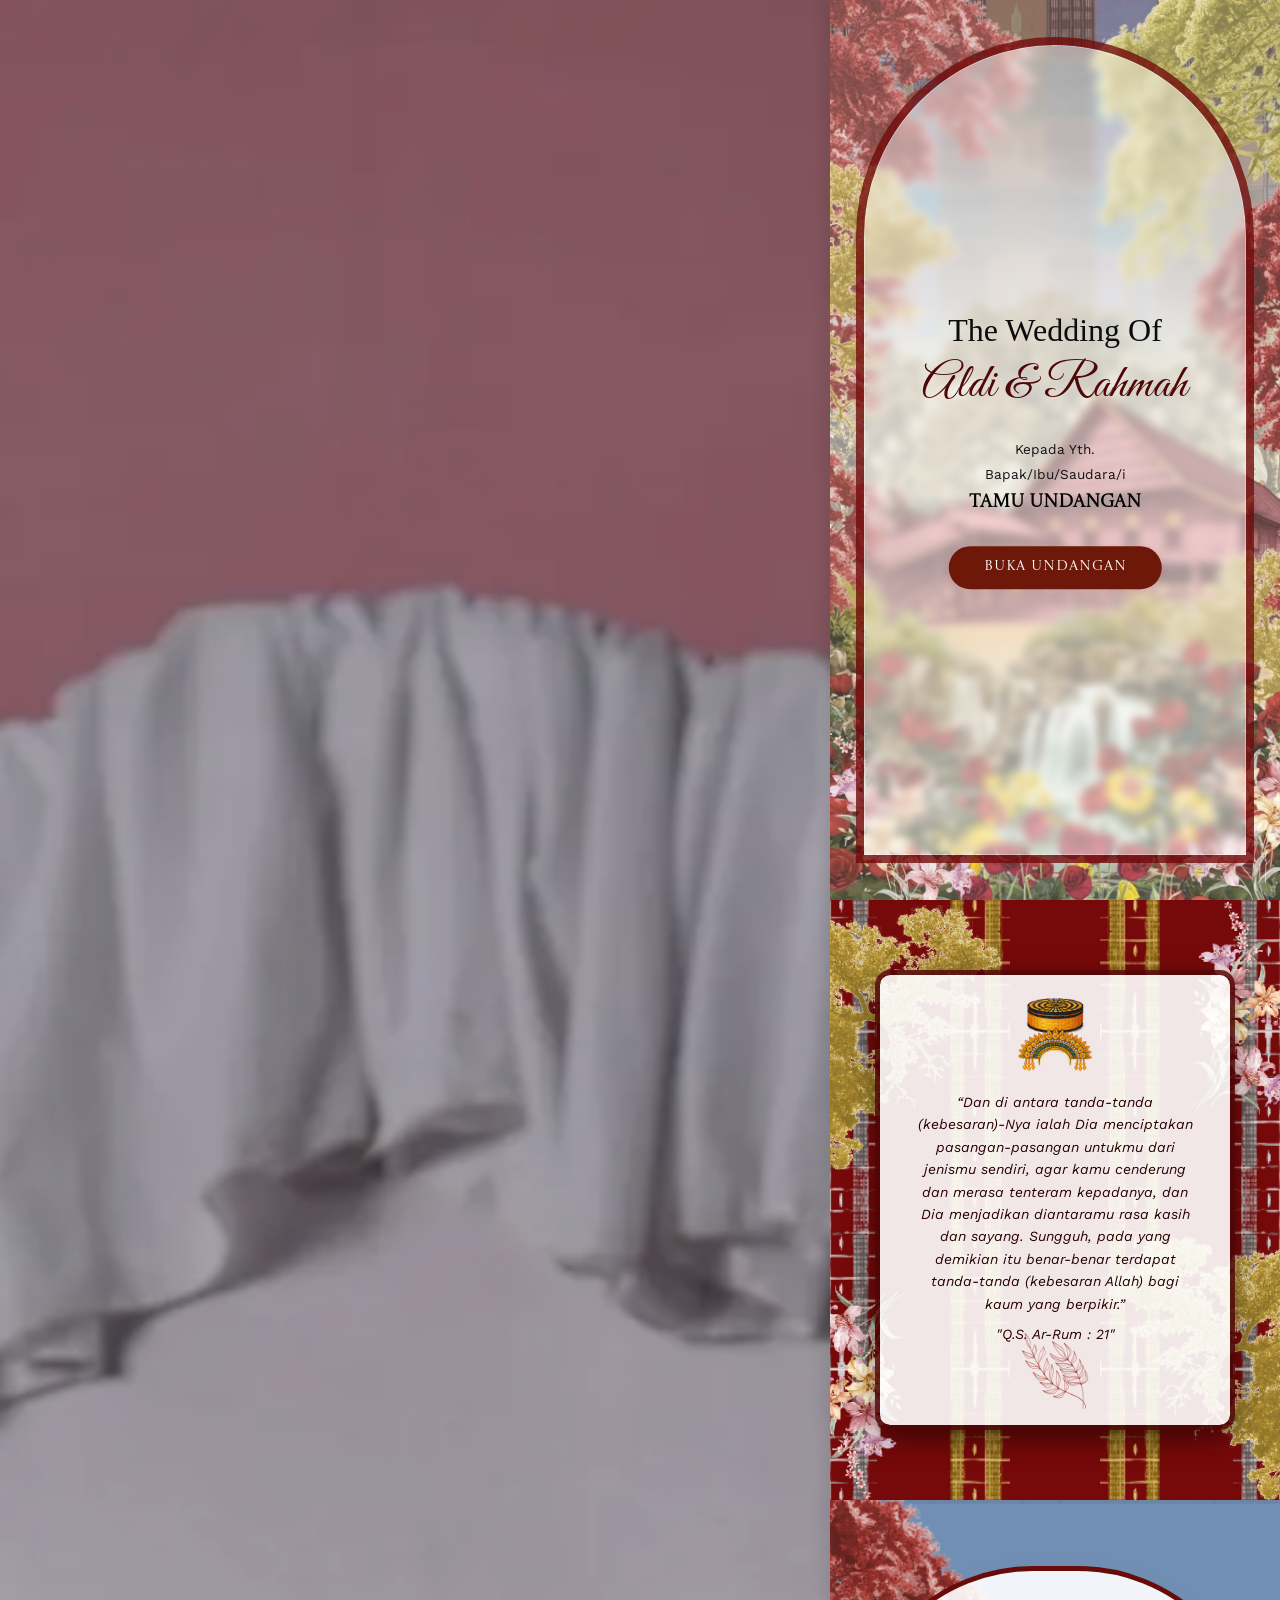
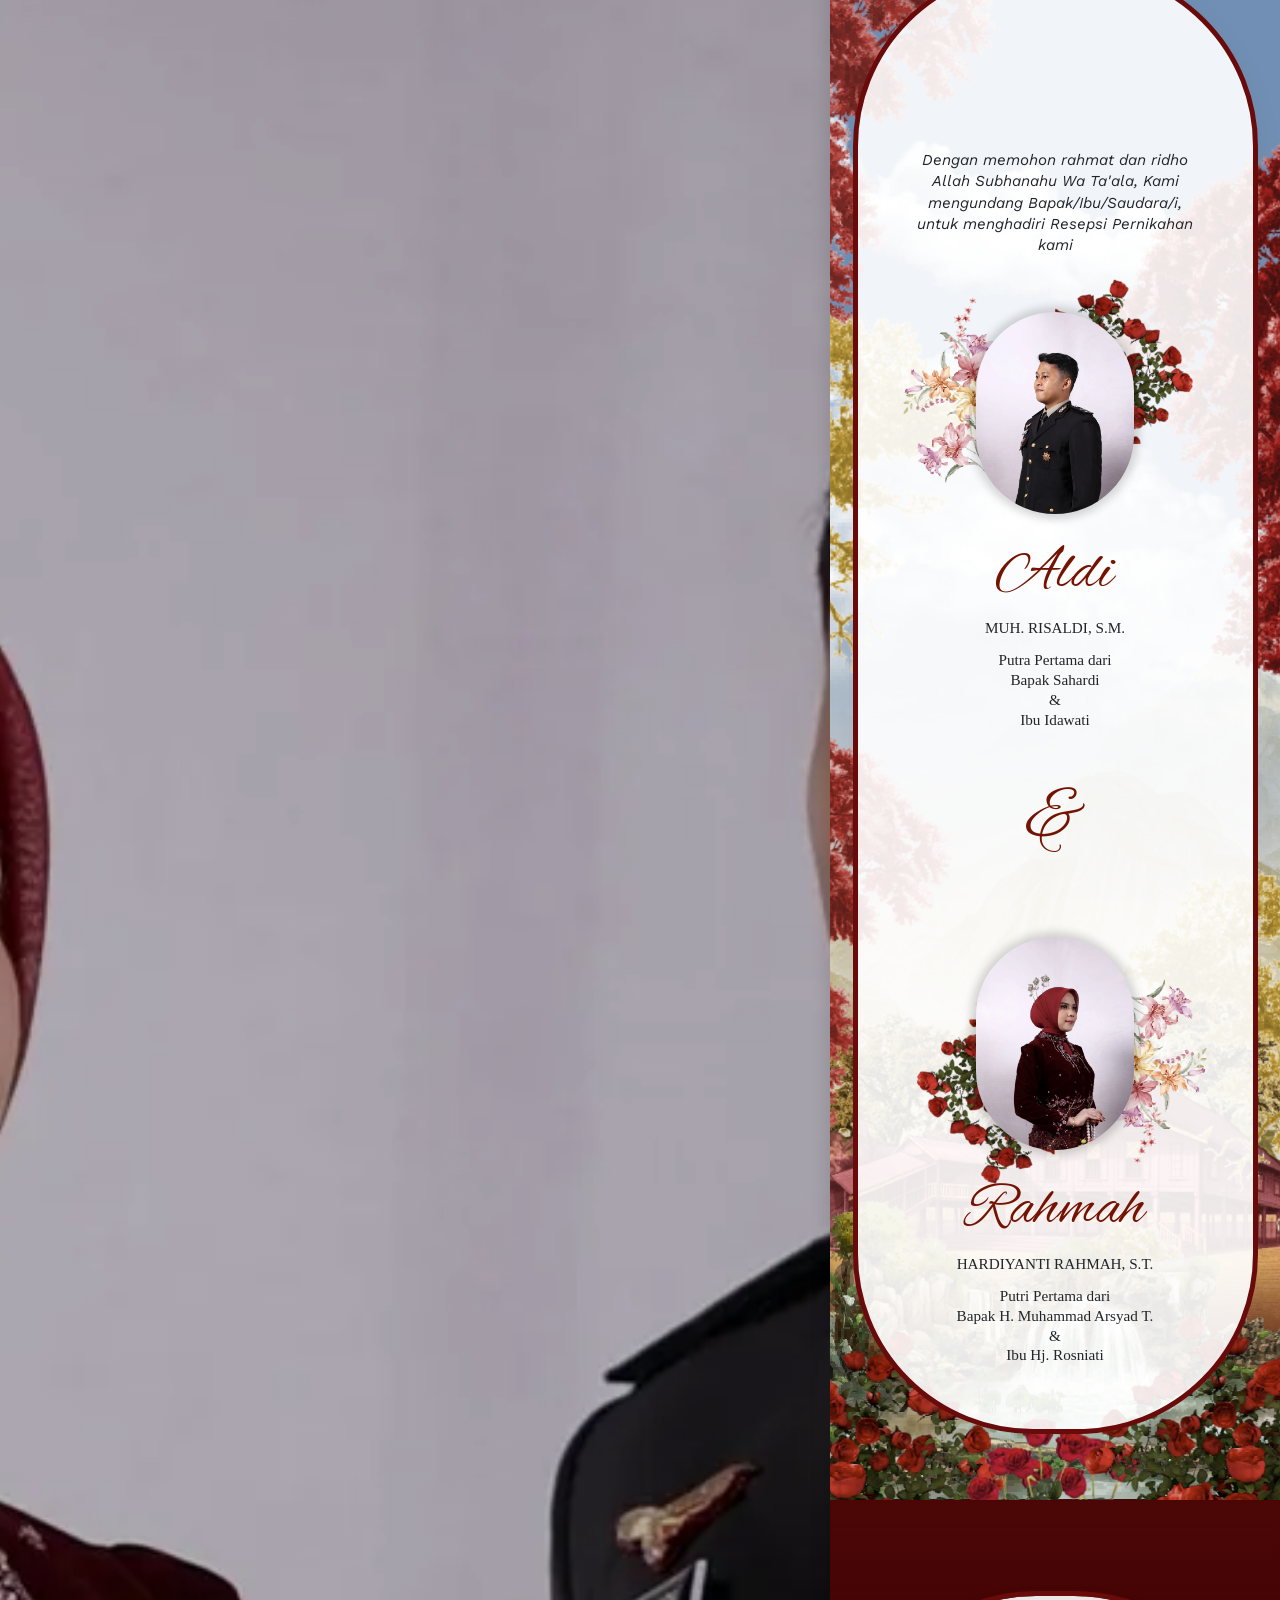
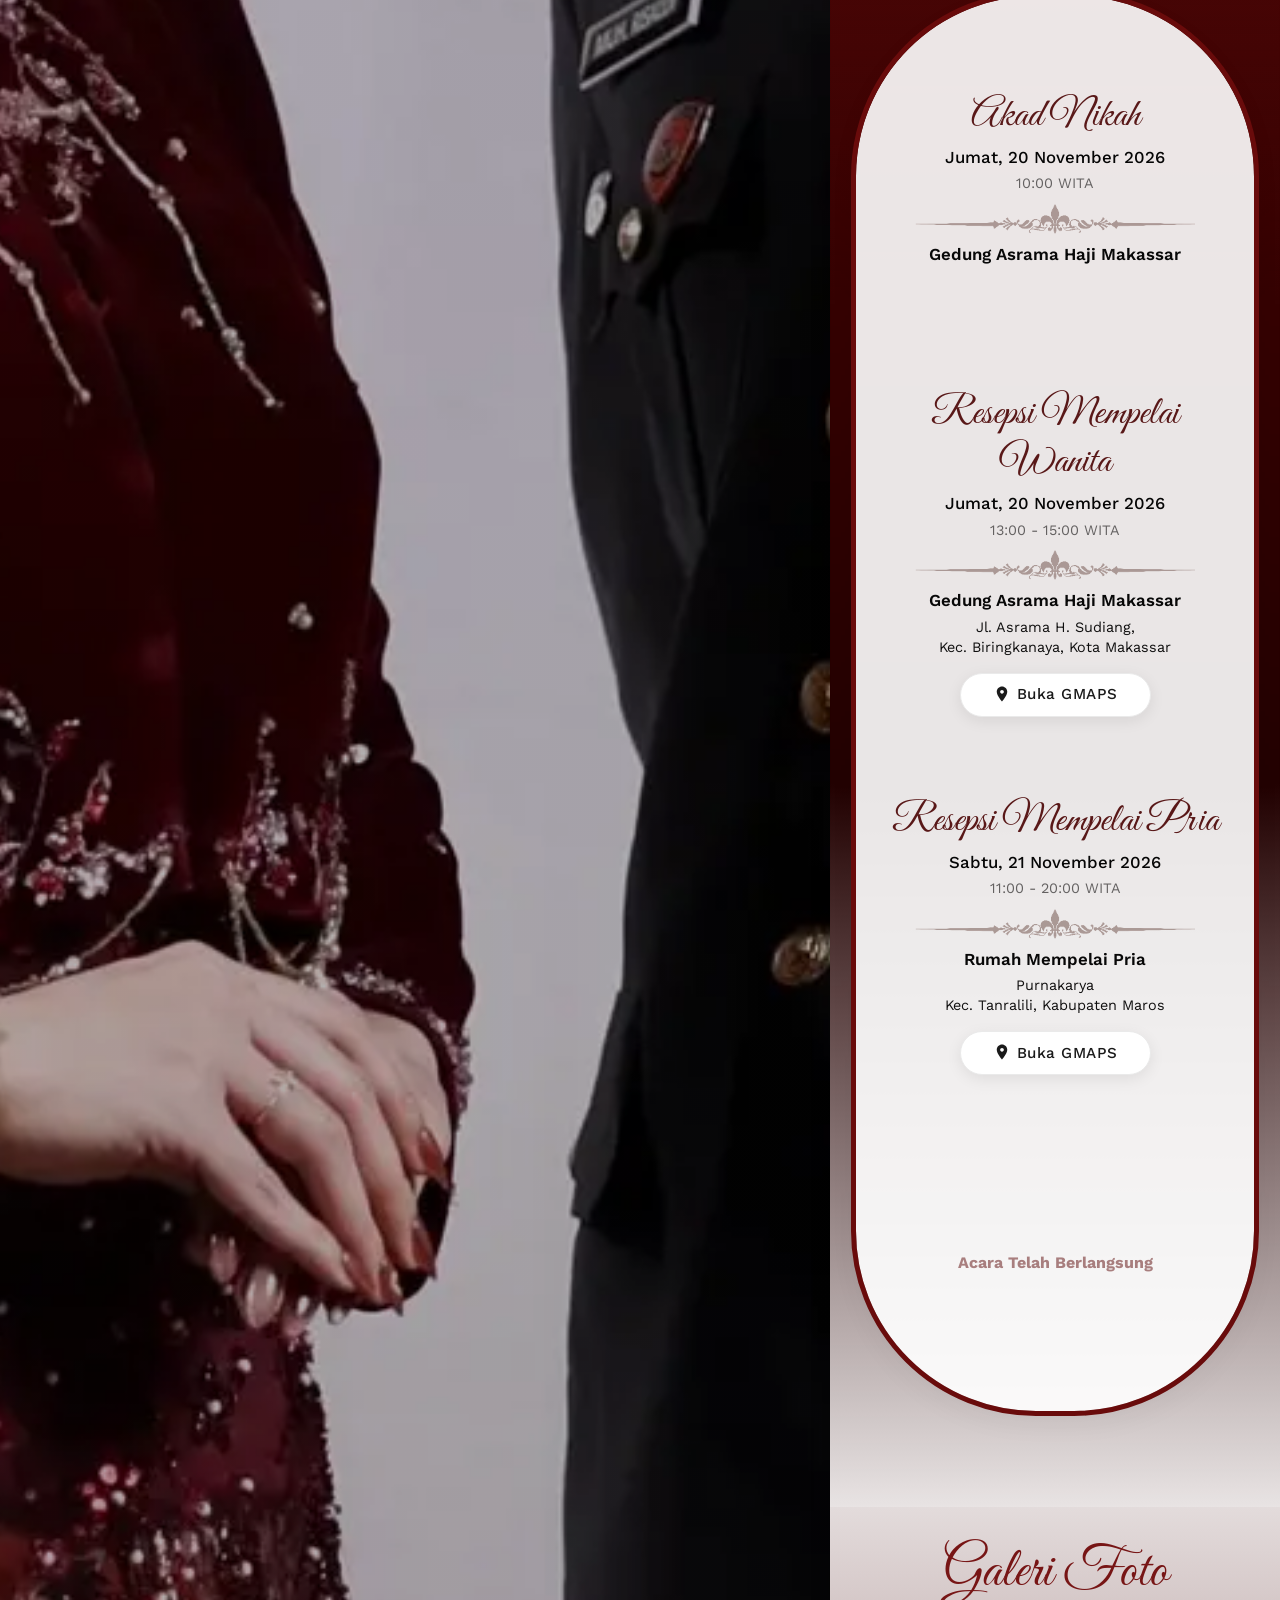
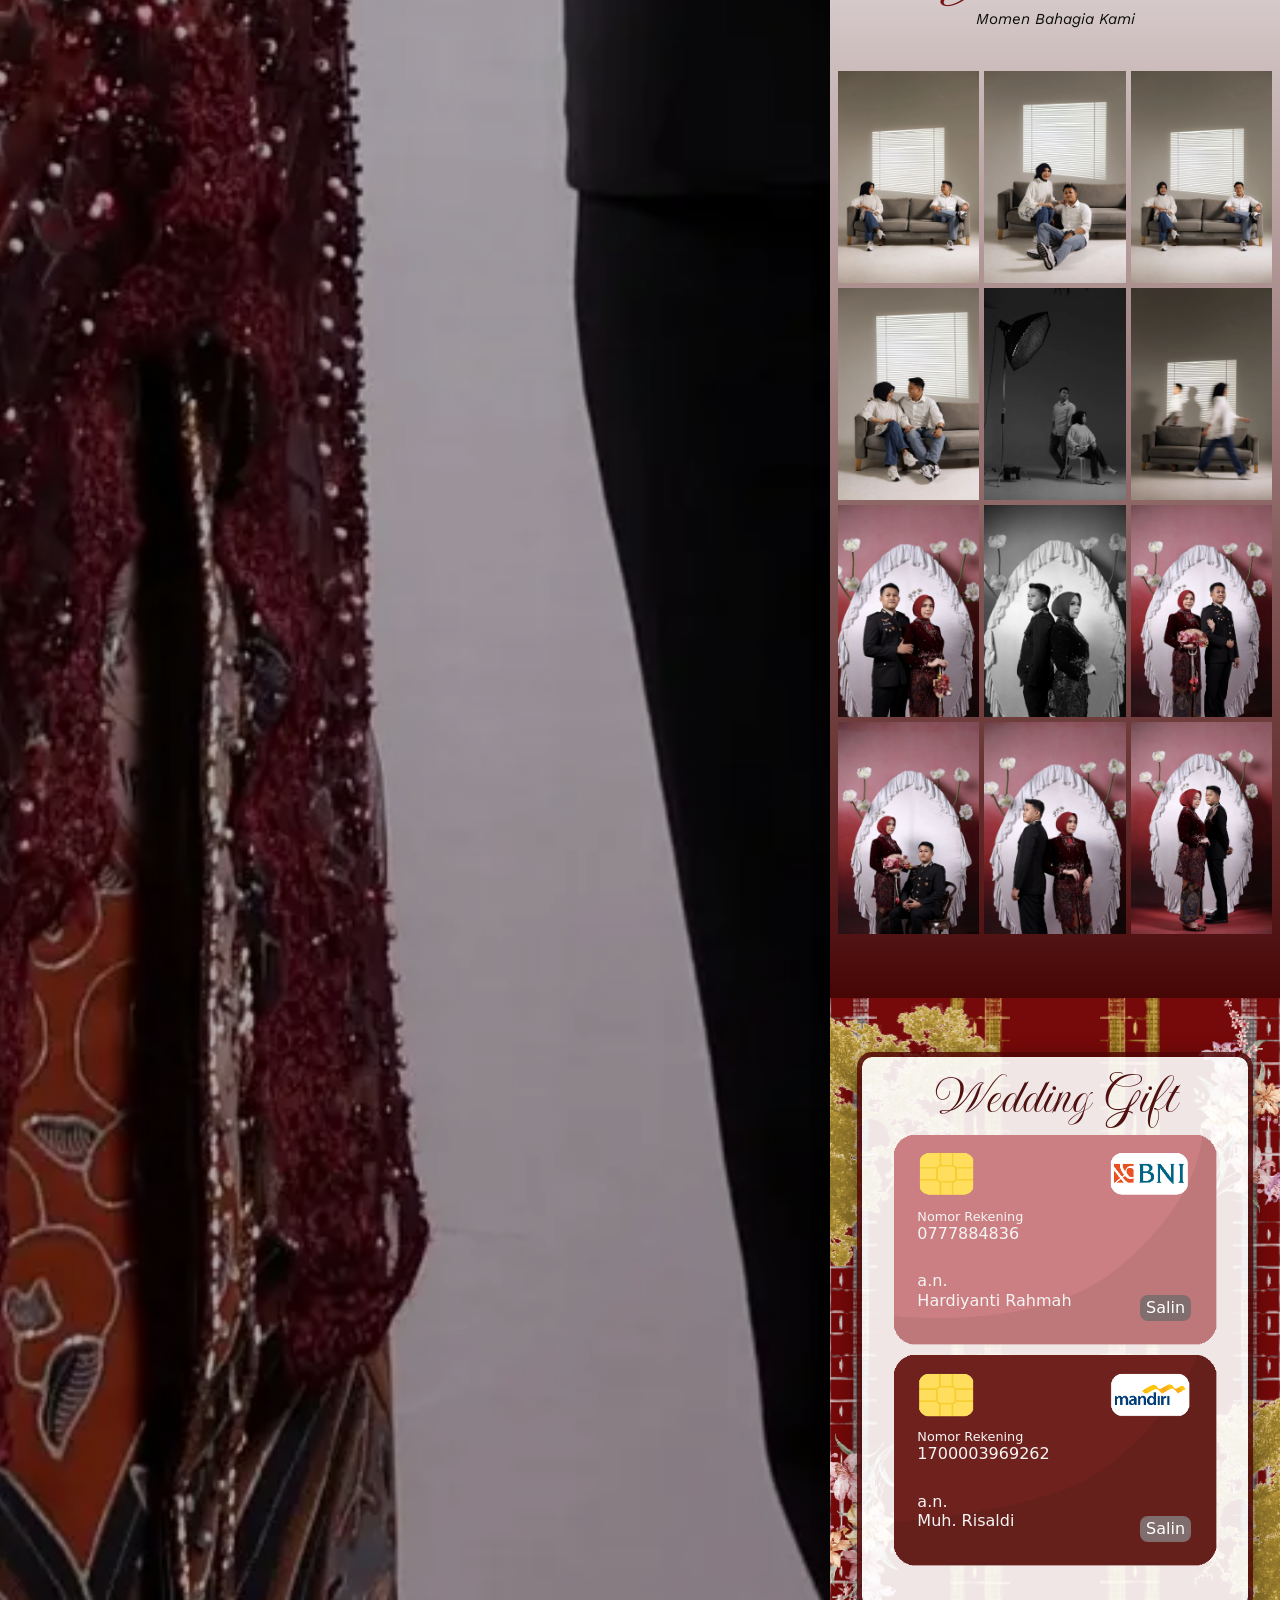
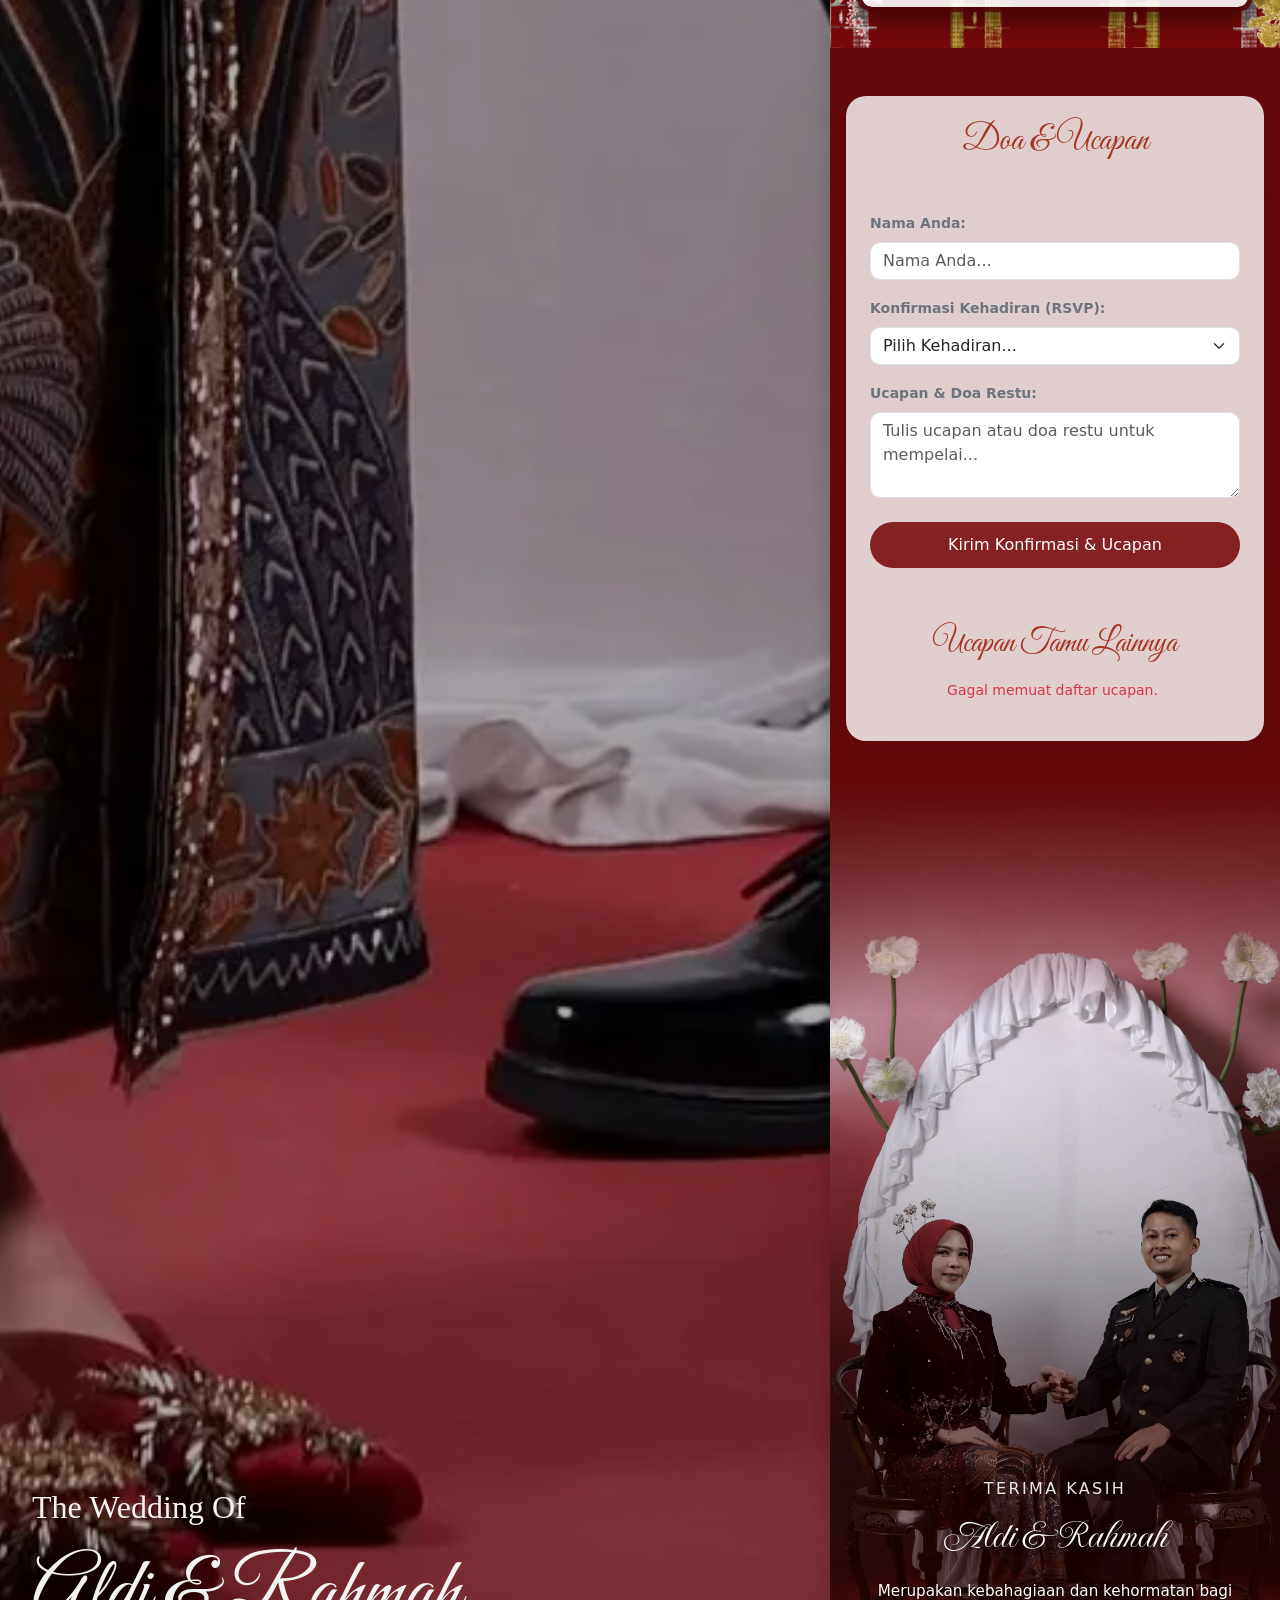
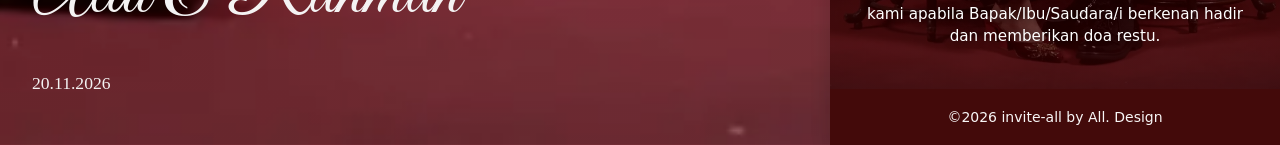
==== index.html @ aeb740a8 "Update index.html" ====
<!DOCTYPE html>
<html lang="id">

<head>
    <meta charset="UTF-8">
    <meta name="viewport" content="width=device-width, initial-scale=1.0, maximum-scale=1.0, user-scalable=no">
    <title data-konten="pageTitle"></title>
    <link href="https://cdn.jsdelivr.net/npm/bootstrap@5.3.8/dist/css/bootstrap.min.css" rel="stylesheet"
        integrity="sha384-sRIl4kxILFvY47J16cr9ZwB07vP4J8+LH7qKQnuqkuIAvNWLzeN8tE5YBujZqJLB" crossorigin="anonymous">
    <link href="https://fonts.googleapis.com/css2?family=Arizonia&family=Birthstone&family=Castoro+Titling&family=Fleur+De+Leah&family=Great+Vibes&family=Lavishly+Yours&family=Monsieur+La+Doulaise&family=Sacramento&family=Work+Sans:ital,wght@0,100..900;1,100..900&display=swap" rel="stylesheet">
    <link href="https://fonts.googleapis.com/css2?family=Alex+Brush&family=Great+Vibes&family=Imperial+Script&display=swap" rel="stylesheet">
    <link rel="stylesheet" href="css/style.css">
    <link rel="stylesheet" href="css/countdown.css">

    <!-- Meta Tag Open Graph (Khusus WhatsApp, Facebook, Telegram) -->
    <meta property="og:type" content="website">
    <meta property="og:title" content="The Wedding of Aldi & Rahmah">
    <meta property="og:description" content="Kami mengundang Anda untuk hadir di acara pernikahan kami pada tanggal 20 November 2026.">
    <meta property="og:image" content="https://invite-all.github.io/aldi-rahmah/img/asset/preview.JPG">
    <meta property="og:image:type" content="image/jpeg">
    <meta property="og:url" content="https://invite-all.github.io/aldi-rahmah/">
</head>

<body>
    <div class="main-wrapper">
        <div class="split-container d-flex w-100">
            <!-- //TODO BAGIAN KIRI -->
            <div class="left-side">
                <div class="hero-cover">
                    <h1 class="hero1" data-konten="hero.title"></h1>
                    <p class="hero2" data-konten="hero.names"></p>
                    <p class="hero3" data-konten="hero.date"></p>
                </div>    
            </div>

            <!-- //TODO BAGIAN KANAN -->
            <div class="right-side" id="rightSide">
                <div class="welcome-cover d-flex flex-column justify-content-center align-items-center" id="welcomeCover">
                    
                    <!-- //! KAPSUL TRANSPARAN WELCOME COVER -->
                    <div class="kapsul-welcome d-flex flex-column align-items-center text-center">
                        <div class="text-welcome text-center">
                            <h1 class="wel1" data-konten="opening.title"></h1>
                            <h2 class="wel2" data-konten="opening.names"></h2>
                            <p class="wel3" data-konten="opening.greeting1"></p>
                            <p class="wel3" data-konten="opening.greeting2"></p>                            
                            <div class="nama-tamu" id="nama-tamu" data-konten="opening.guestName"></div>
                            <button class="btn-buka-baru" id="btnBuka" type="button">Buka Undangan</button>
                        </div>
                    </div>
                </div>

                <!--//TODO HALAMAN 1 (COVER) -->
                <div class="halaman-1" id="cover">
                    <!-- PERBAIKAN: Tambahkan atribut muted -->
                    <video class="video-mempelai" loop muted playsinline preload="metadata" poster="img/asset/prewed.webp">
                        <source src="img/halaman1/opening1.mp4" type="video/mp4">
                        Browser Anda tidak mendukung tag video.
                    </video>
                </div>

                <!--//! HALAMAN 2 -->
                <div class="halaman-2">
                    <div class="pohon-kiri-atas-pembungkus animasi-scroll animasi-kiri">
                        <img src="img/asset/PohonKiri2.png" alt="Pohon Kiri Atas" class="pohon-kiri-atas">
                    </div>
                    <div class="pohon-kanan-bawah-pembungkus animasi-scroll animasi-kanan">
                        <img src="img/asset/PohonKiri2.png" alt="Pohon Kanan Bawah" class="pohon-kanan-bawah">
                    </div>
                    <div class="bunga-kiri-atas-pembungkus animasi-scroll bunga-mekar">
                        <img src="img/asset/BungaBingkaiAtas2.png" class="bunga1">
                    </div>   
                    <div class="bunga-kiri-bawah-pembungkus animasi-scroll bunga-mekar">
                        <img src="img/asset/BungaBingkaiAtas2.png" class="bunga2">
                    </div>   
                    <img src="img/halaman2/Motif2_2.png" alt="Motif Kiri" class="motif-kiri">
                    <img src="img/halaman2/Motif4_2.png" alt="Motif Kiri" class="motif-kiri2">
                    <img src="img/halaman2/Motif4_2.png" alt="Motif Kiri" class="motif-kiri3">
                    <img src="img/halaman2/Motif2_2.png" alt="Motif Kiri" class="motif-kiri4">   
                    <img src="img/halaman2/SongkokBando.png" alt="Songkok Bando" class="songkok-bando animasi-scroll animasi-bawah">
                    <!-- <img src="img/halaman2/BingkaiHal2.png" class="bingkai-hal2 animasi-scroll animasi-zoom"> -->
                    <!-- Konten Teks di Atas Bingkai -->
                    <div class="konten-teks-hal2 animasi-scroll animasi-zoom">
                        <p class="ayat animasi-scroll animasi-atas" data-konten="quote.text">
                        </p>
                        <p class="ayat1 animasi-scroll animasi-atas" data-konten="quote.reference"></p>
                    </div>
                    <img src="img/halaman2/MotifBunga.png" alt="bunga" class="bunga animasi-zoom animasi-scroll">
                    </div>

                <!--//TODO HALAMAN 3 -->
                <div class="halaman-3 d-flex flex-column align-items-center text-center justify-content-center">
                    <!-- Latar Belakang & Dekorasi (Posisi Absolute di Belakang) -->
                    <!--//TODO Bagian Atas -->
                    <div class="wrap-pohonkiri-1 animasi-scroll animasi-kiri">
                        <img src="img/halaman3/PohonMerah1.png" class="pohonkiri-1 ">
                    </div>
                    <div class="wrap-pohonkiri-2 animasi-scroll animasi-kiri">
                        <img src="img/asset/PohonKiri2.png" class="pohonkiri-2">
                    </div>
                    <div class="wrap-pohonkiri-3 animasi-scroll animasi-kiri">
                        <img src="img/halaman3/PohonMerah2.png" class="pohonkiri-3">
                    </div>
                    <div class="wrap-pohonkanan-1 animasi-scroll animasi-kanan">
                        <img src="img/halaman3/PohonKuning2.png" class="pohonkanan-1">
                    </div>
                    <div class="wrap-pohonkanan-2 animasi-scroll animasi-kanan">
                        <img src="img/halaman3/PohonMerah3.png" class="pohonkanan-2">
                    </div>
                    <div class="wrap-pohonkanan-3 animasi-scroll animasi-kiri">
                        <img src="img/asset/PohonKiri2.png" class="pohonkanan-3">
                    </div>
                    <img src="img/halaman3/MawarKanan.png" class="bungakiri">
                    <img src="img/halaman3/BungaMawarTengah.png" class="bungatengah">
                    <img src="img/halaman3/MawarKanan.png" class="bungakanan">
                    <!-- //TODO Background -->
                    <img src="img/halaman3/Awan.png" class="awan" alt="Awan">
                    <img src="img/halaman3/LatarGunung.png" class="gunungbawah" alt="Gunung">
                    <img src="img/halaman3/PohonBelakang.png" class="pohonbelakang">
                    <img src="img/halaman3/Rumah.png" class="rumah" alt="Rumah">
                    <img src="img/halaman3/AirTerjun.png" class="airterjun" alt="Air 
                    Terjun">
                    <!-- <img src="img/halaman3/BingkaiPengantin.png" class="kapsul-dasar animasi-scroll animasi-zoom" alt="Bingkai Pengantin"> -->

                    <!-- //TODO Konten Kapsul -->
                        <div class="konten-kapsul d-flex flex-column align-items-center justify-content-start animasi-scroll animasi-zoom">
                            <div class="bride animasi-scroll bunga-mekar">
                                <h1 class="groom">Groom & Bride</h1>
                            </div>
                            <div class="kontainer-kalimat">
                                <p class="kata-1 animasi-scroll animasi-bawah" data-konten="invitationText"></p>
                            </div>

                        <!-- //TODO MEMPELAI PRIA -->
                        <div class="container-bingkai-bunga-pria animasi-scroll animasi-atas">
                            <img src="img/asset/BungaBingkaiAtas2.png" class="bunga-bg-mempelai bunga-pria animasi-scroll animasi-kanan" alt="Aksen Bunga Pria">
                            <img src="img/halaman3/BungaBingkaiAtas1.png" class="bunga-bg-mempelai bunga-mawar-bingkai-pria animasi-scroll animasi-kiri">                             
                            <img src="img/mempelai/mempelai-pria.webp" class="foto-mempelai img-fluid" alt="Foto Mempelai Pria">
                        </div>
                        <div class="p1 animasi-scroll animasi-kiri">
                            <h1 class="mempelai" data-konten="groom.nickname"></h1>
                            <h1 class="mertua" data-konten="groom.fullName"></h1>
                            <p class="mertua" data-konten="groom.childOrder"></p>
                            <p class="mertua" data-konten="groom.father"></p>
                            <p class="mertua">&</p>
                            <p class="mertua" data-konten="groom.mother"></p>
                        </div>
                        <h2 class="dan animasi-scroll animasi-bawah">&</h2>

                        <!-- //TODO MEMPELAI WANITA -->
                        <div class="container-bingkai-bunga-wanita animasi-scroll animasi-atas">
                            <img src="img/asset/BungaBingkaiAtas2.png" class="bunga-bg-mempelai bunga-wanita" alt="Aksen Bunga Wanita">
                            <img src="img/halaman3/BungaBingkaiAtas1.png" class="bunga-bg-mempelai bunga-mawar-bingkai-wanita  ">     
                            <img src="img/mempelai/mempelai-perempuan.webp" class="foto-mempelai img-fluid" alt="Foto Mempelai Wanita">
                        </div>
                        <div class="p1 animasi-scroll animasi-kanan">
                            <h1 class="mempelai" data-konten="bride.nickname"></h1>
                            <h1 class="mertua" data-konten="bride.fullName"></h1>
                            <p class="mertua" data-konten="bride.childOrder"></p>
                            <p class="mertua" data-konten="bride.father"></p>
                            <p class="mertua">&</p>
                            <p class="mertua" data-konten="bride.mother"></p>
                        </div>
                    </div>
                </div>

                <!--//! HALAMAN 4 -->
                <div class="halaman-4 d-flex flex-column align-items-center text-center justify-content-center">
                    
                    <!-- //TODO KAPSUL GABUNGAN (SATU KAPSUL UNTUK SEMUA) -->
                    <div class="kapsul-pembungkus-jadwal animasi-scroll animasi-atas">
                        <div class="konten-kapsul2 d-flex flex-column align-items-center w-100">
                            
                            <!--//TODO 1. AKAD NIKAH -->
                            <div class="jadwal-kartu w-100">
                                <h1 class="judul-jadwal animasi-scroll animasi-atas" data-konten="events.0.title"></h1>
                                <p class="tanggal animasi-scroll animasi-bawah" data-konten="events.0.date"></p>
                                <p class="waktu animasi-scroll animasi-bawah" data-konten="events.0.time"></p>

                                <div class="frame-pembatas w-100 d-flex justify-content-center animasi-scroll animasi-zoom">
                                    <img src="img/asset/border.webp" class="img-pembatas" alt="Garis Pembatas">
                                </div>

                                <p class="nama-lokasi animasi-scroll animasi-atas" data-konten="events.0.location"></p>
                                <p class="alamat-lokasi animasi-scroll animasi-atas" data-konten="events.0.address"></p>
                            </div>

                            <!--//TODO 2. RESEPSI MEMPELAI WANITA -->
                            <div class="jadwal-kartu w-100">
                                <h1 class="judul-jadwal animasi-scroll animasi-atas" data-konten="events.1.title"></h1>
                                <p class="tanggal animasi-scroll animasi-bawah" data-konten="events.1.date"></p>
                                <p class="waktu animasi-scroll animasi-bawah" data-konten="events.1.time"></p>

                                <div class="frame-pembatas w-100 d-flex justify-content-center animasi-scroll animasi-zoom">
                                    <img src="img/asset/border.webp" class="img-pembatas" alt="Garis Pembatas">
                                </div>

                                <p class="nama-lokasi animasi-scroll animasi-atas" data-konten="events.1.location"></p>
                                <p class="alamat-lokasi animasi-scroll animasi-atas" data-konten="events.1.address"></p>

                                <a data-konten-href="events.1.mapUrl" target="_blank" class="btn-maps-simpel">
                                    <svg width="18" height="18" viewBox="0 0 24 24" fill="currentColor" xmlns="http://www.w3.org/2000/svg" style="margin-right: 6px; margin-bottom: 2px;">
                                        <path d="M12 2C8.13 2 5 5.13 5 9c0 5.25 7 13 7 13s7-7.75 7-13c0-3.87-3.13-7-7-7zm0 9.5c-1.38 0-2.5-1.12-2.5-2.5s1.12-2.5 2.5-2.5 2.5 1.12 2.5 2.5-1.12 2.5-2.5 2.5z"/>
                                    </svg>
                                    Buka GMAPS
                                </a>
                            </div>

                            <!--//TODO 3. RESEPSI MEMPELAI PRIA -->
                            <div class="jadwal-kartu w-100">
                                <h1 class="judul-jadwal animasi-scroll animasi-atas" data-konten="events.2.title"></h1>
                                <p class="tanggal animasi-scroll animasi-bawah" data-konten="events.2.date"></p>
                                <p class="waktu animasi-scroll animasi-bawah" data-konten="events.2.time"></p>

                                <div class="frame-pembatas w-100 d-flex justify-content-center animasi-scroll animasi-zoom">
                                    <img src="img/asset/border.webp" class="img-pembatas" alt="Garis Pembatas">
                                </div>

                                <p class="nama-lokasi animasi-scroll animasi-atas" data-konten="events.2.location"></p>
                                <p class="alamat-lokasi animasi-scroll animasi-atas" data-konten="events.2.address"></p>
                                
                                <a data-konten-href="events.2.mapUrl" target="_blank" class="btn-maps-simpel">
                                    <svg width="18" height="18" viewBox="0 0 24 24" fill="currentColor" xmlns="http://www.w3.org/2000/svg" style="margin-right: 6px; margin-bottom: 2px;">
                                        <path d="M12 2C8.13 2 5 5.13 5 9c0 5.25 7 13 7 13s7-7.75 7-13c0-3.87-3.13-7-7-7zm0 9.5c-1.38 0-2.5-1.12-2.5-2.5s1.12-2.5 2.5-2.5 2.5 1.12 2.5 2.5-1.12 2.5-2.5 2.5z"/>
                                    </svg>
                                    Buka GMAPS
                                </a>
                            </div>                    

                            <!--//TODO 4. COUNTDOWN (Menjadi penutup di bawah) -->
                            <div class="jadwal-kartu w-100 mt-3">
                                <h1 class="judul-jadwal animasi-scroll animasi-atas" data-konten="countdown.title"></h1>
                                <div id="countdown" class="countdown">
                                    <div class="cd-box">
                                        <span class="cd-angka" id="cd-hari">0</span>
                                        <span class="cd-label">Hari</span>
                                    </div>
                                    <div class="cd-box">
                                        <span class="cd-angka" id="cd-jam">0</span>
                                        <span class="cd-label">Jam</span>
                                    </div>
                                    <div class="cd-box">
                                        <span class="cd-angka" id="cd-menit">0</span>
                                        <span class="cd-label">Menit</span>
                                    </div>
                                    <div class="cd-box">
                                        <span class="cd-angka" id="cd-detik">0</span>
                                        <span class="cd-label">Detik</span>
                                    </div>
                                </div>
                            </div>

                        </div>
                    </div>
                </div>


                
<!--//TODO HALAMAN 6 (GALERI PREWED) -->
                <div class="halaman-6 d-flex flex-column align-items-center text-center justify-content-center">
                    <div class="judul">
                        <h1 class="judul-galeri animasi-scroll animasi-atas">Galeri Foto</h1>
                        <p class="subjudul-galeri animasi-scroll animasi-atas">Momen Bahagia Kami</p>
                    </div>
                    <div class="konten-galeri-baru d-flex flex-column align-items-center">
                        <!-- 17 foto akan di-render otomatis di sini -->
                        <div id="galeriGrid" class="galeri-grid"></div>
                    </div>
                </div>

                <!-- MODAL POPUP GALERI DENGAN NAVIGASI SLIDE -->
                <div class="modal fade" id="imageModal" tabindex="-1" aria-hidden="true">
                    <div class="modal-dialog modal-dialog-centered modal-dialog-scrollable">
                        <div class="modal-content bg-transparent border-0 position-relative">
                            <!--//* Tombol Close -->
                            <button type="button" class="btn-close btn-close-white position-absolute top-0 end-0 m-3 z-3" data-bs-dismiss="modal" aria-label="Close"></button>
                            
                            <div class="modal-body text-center position-relative p-0 d-flex align-items-center justify-content-center">

                                <!--//* Tombol Previous (Sebelumnya) -->
                                <button type="button" class="btn btn-dark position-absolute start-0 ms-2 rounded-circle z-3 p-2 d-flex align-items-center justify-content-center" onclick="geserFoto(-1)" style="width: 45px; height: 45px; opacity: 0.8;">
                                    <svg width="24" height="24" viewBox="0 0 24 24" fill="none" stroke="currentColor" stroke-width="2" stroke-linecap="round" stroke-linejoin="round"><polyline points="15 18 9 12 15 6"></polyline></svg>
                                </button>

                                <!--//* Gambar Utama di Modal -->
                                <img id="modalImage" src="" class="img-fluid rounded-4 shadow-lg" alt="Zoomed Prewedding">

                                <div class="kontrol-zoom position-absolute bottom-0 start-50 translate-middle-x mb-3 d-flex align-items-center gap-2 z-3">
                                    <button type="button" class="btn btn-dark rounded-circle" onclick="ubahZoom(-0.5)" aria-label="Perkecil foto">−</button>
                                    <button type="button" class="btn btn-dark rounded-pill" onclick="resetZoom()" aria-label="Reset zoom">Reset</button>
                                    <button type="button" class="btn btn-dark rounded-circle" onclick="ubahZoom(0.5)" aria-label="Perbesar foto">+</button>
                                </div>

                                <!--//* Tombol Next (Berikutnya) -->
                                <button type="button" class="btn btn-dark position-absolute end-0 me-2 rounded-circle z-3 p-2 d-flex align-items-center justify-content-center" onclick="geserFoto(1)" style="width: 45px; height: 45px; opacity: 0.8;">
                                    <svg width="24" height="24" viewBox="0 0 24 24" fill="none" stroke="currentColor" stroke-width="2" stroke-linecap="round" stroke-linejoin="round"><polyline points="9 18 15 12 9 6"></polyline></svg>
                                </button>
                            </div>
                        </div>
                    </div>
                </div>



                <!--//! HALAMAN 5 -->
                <div class="halaman-5 halaman-rekening">
                    <div class="Hal5 animasi-scroll animasi-zoom">
                        <h1 class="hal-5">Wedding Gift</h1>
                    </div>
                        <div class="container-rekening animasi-scroll animasi-zoom">
                            <div class="bagian-atas">
                                <img src="img/halaman5/Rekening1.png" class="rekening1">
                                <div class="card-rekening">
                                    <div class="norek">
                                        <p>Nomor Rekening</p>
                                        <h3 id="NomorRek1" data-konten="rekening.0.norek"></h3>
                                    </div>
                                    <div class="nama-norek">
                                        <p>a.n.</p>
                                        <p1 data-konten="rekening.0.nama">Nama Pemilik</p1>
                                    </div>
                                    <div class="salin">
                                        <button type="button" class="btn-salin" onclick="salinRekening('NomorRek1', this)">
                                            <i class="bi bi-clipboard"></i> Salin</button>
                                    </div>
                                </div>
                            </div>
                            <div class="bagian-bawah">
                                <img src="img/halaman5/Rekening21.png" class="rekening1">
                                <div class="card-rekening">
                                    <div class="norek">
                                        <p>Nomor Rekening</p>
                                        <h3 id="NomorRek2" data-konten="rekening.1.norek"></h3>
                                    </div>
                                    <div class="nama-norek">
                                        <p>a.n.</p>
                                        <p1 data-konten="rekening.1.nama">Nama Pemilik</p1>
                                    </div>
                                    <div class="salin">
                                        <button type="button" class="btn-salin" onclick="salinRekening('NomorRek2', this)">
                                            <i class="bi bi-clipboard"></i> Salin</button>
                                    </div>
                                </div>                                
                            </div>
                        </div>
                    <div class="pohon-kiri-atas-pembungkus animasi-scroll animasi-kiri">
                        <img src="img/asset/PohonKiri2.png" alt="Pohon Kiri Atas" class="pohon-kiri-atas">
                    </div>
                    <div class="pohon-kanan-bawah-pembungkus animasi-scroll animasi-kanan">
                        <img src="img/asset/PohonKiri2.png" alt="Pohon Kanan Bawah" class="pohon-kanan-bawah">
                    </div>
                    <div class="bunga-kiri-atas-pembungkus animasi-scroll bunga-mekar">
                        <img src="img/asset/BungaBingkaiAtas2.png" class="bunga1">
                    </div>   
                    <div class="bunga-kiri-bawah-pembungkus animasi-scroll bunga-mekar">
                        <img src="img/asset/BungaBingkaiAtas2.png" class="bunga2">
                    </div>   
                    <img src="img/halaman2/Motif2_2.png" alt="Motif Kiri" class="motif-kiri">
                    <img src="img/halaman2/Motif4_2.png" alt="Motif Kiri" class="motif-kiri2">
                    <img src="img/halaman2/Motif4_2.png" alt="Motif Kiri" class="motif-kiri3">
                    <img src="img/halaman2/Motif2_2.png" alt="Motif Kiri" class="motif-kiri4">   
                    <!-- <img src="img/halaman2/BingkaiHal2.png" class="bingkai-hal5 animasi-scroll animasi-zoom"> -->
                </div>

                

                <!--//TODO HALAMAN RSVP & UCAPAN GABUNGAN -->
                <div class="halaman-interaksi d-flex flex-column align-items-center text-center justify-content-center py-5">
                    <div class="kapsul-pembungkus-interaksi w-100 p-4">
                        
                        <!-- Judul Bagian -->
                        <div class="mb-4">
                            <h3 id="nama-tamu" class="judul-utama-interaksi">Doa & Ucapan</h3>
                        </div>

                        <hr class="garis-pemisah">

                        <!-- Form Gabungan RSVP & Ucapan -->
                        <form id="formGabungan" class="d-flex flex-column gap-3 text-start">
                            
                            <!-- Kolom Nama Tamu -->
                            <div>
                                <label class="form-label small text-secondary fw-bold">Nama Anda:</label>
                                <input type="text" id="namaPengirim" class="form-control input-custom" placeholder="Nama Anda..." required>
                            </div>

                            <!-- Konfirmasi Kehadiran -->
                            <div>
                                <label class="form-label small text-secondary fw-bold">Konfirmasi Kehadiran (RSVP):</label>
                                <select id="rsvpStatus" class="form-select select-custom" required>
                                    <option value="" disabled selected>Pilih Kehadiran...</option>
                                    <option value="Hadir">Hadir</option>
                                    <option value="Tidak Hadir">Tidak Hadir</option>
                                    <option value="Masih Ragu-ragu">Masih Ragu-ragu</option>
                                </select>
                            </div>

                            <!-- Ucapan & Doa Restu -->
                            <div>
                                <label class="form-label small text-secondary fw-bold">Ucapan & Doa Restu:</label>
                                <textarea id="pesanUcapan" class="form-control textarea-custom" rows="3" placeholder="Tulis ucapan atau doa restu untuk mempelai..." required></textarea>
                            </div>

                            <button type="submit" id="btnKirimSemua" class="btn mt-2 w-100 btn-kirim-custom">
                                Kirim Konfirmasi & Ucapan
                            </button>
                        </form>

                        <hr class="garis-pemisah-2">

                        <!-- Daftar Ucapan yang Masuk dari Tamu Lain -->
                        <h4 class="judul-daftar-ucapan text-center">Ucapan Tamu Lainnya</h4>
                        <div id="daftarUcapan" class="text-start wadah-scroll-ucapan">
                            <p class="text-center text-muted small">Memuat ucapan...</p>
                        </div>
                    </div>
                </div>



                <!-- //!CLOSING -->
                <div class="closing-cover">
                    <img src="img/closing/0K4A0315.webp" alt="" loading="lazy" decoding="async">
                    <div class="closing-teks">
                        <p class="closing-salam">Terima kasih</p>
                        <h2 class="closing-nama" data-konten="hero.names"></h2>
                        <p class="closing-doa">Merupakan kebahagiaan dan kehormatan bagi kami apabila Bapak/Ibu/Saudara/i berkenan hadir dan memberikan doa restu.</p>
                    </div>
                </div>


                <footer class="text-center py-3">
                    <small>&copy;2026 invite-all by All. Design</small>
                </footer>

    <!-- Tag Audio (Sembunyikan kontroller bawaan browser) -->
    <audio id="bgMusic" loop>
        <source src="Music/Backsound.mp3" type="audio/mpeg">
        Browser Anda tidak mendukung elemen audio.
    </audio>

    <!-- Tombol Musik Melayang -->
    <button type="button" id="musicBtn" class="music-btn" aria-label="Kontrol Musik" aria-pressed="false">
        <img src="img/asset/music.webp" class="music-icon" alt="">
    </button>            

    <script src="js/konten-undangan.js"></script>
    <script src="js/script.js"></script>
    <script src="js/galeri.js"></script>
    <!-- Tambahkan script baru ini -->
    <script src="js/countdown.js"></script>
    <script src="https://cdn.jsdelivr.net/npm/bootstrap@5.3.8/dist/js/bootstrap.bundle.min.js"
        integrity="sha384-FKyoEForCGlyvwx9Hj09JcYn3nv7wiPVlz7YYwJrWVcXK/BmnVDxM+D2scQbITxI"
        crossorigin="anonymous"></script>
</body>

</html>
---- css/style.css ----
html {
    scroll-behavior: smooth;
    overflow-x: hidden; /* Wajib ada di html agar Safari tidak membuat composited scroll layer di body */
    width: 100%;
}

body {
    width: 100%;
    min-height: 100dvh; /* Menggunakan Dynamic Viewport Height */
    height: auto;       /* Biarkan tinggi menyesuaikan panjang konten undangan */
    margin: 0;
    padding: 0;
    overflow-x: hidden; /* Mencegah geseran horizontal */
    background-color: #350202;
}
:root {
    --warna-merah: #4e0707;
    --warna-putih: #f5f4f4;
}

.main-wrapper {
    width: 100%;
    min-height: 100dvh;
    overflow: visible; /* Biarkan dokumen utama yang menangani scroll */
}

.split-container {
    display: flex;
    width: 100%;
    min-height: 100vh;
    height: auto;
    flex-direction: row;
}

/*//! BAGIAN KIRI (Area Statis / Dekoratif) */
.left-side {
    flex: 1;
    position: relative;
    container-type: inline-size;
    background: linear-gradient(rgba(0, 0, 0, 0.3), rgba(0, 0, 0, 0.3)), url('../img/asset/sampulkiri.webp');
    background-size: cover;
    background-position: center;
    background-repeat: no-repeat;
    overflow: hidden;
    display: flex;
    justify-content: center;
    align-items: center;
    flex-direction: column;
    z-index: 0;
}

.hero-cover {
    position: absolute;
    bottom: 2rem;
    left: 2rem;
    max-width: calc(100% - 4rem);     /* baru: teks tidak keluar dari kolom */
}

.hero1 { 
    font-size: clamp(1.1rem,  6.4cqw, 2rem);   
    font-family: "Times New Roman", serif;
    color:#f7f5f5; 
}
.hero2 { 
    font-size: clamp(2.2rem,  16cqw,  5rem);
    font-family: "Great Vibes", cursive;
    color:#f4f3f3; 
}
.hero3 { 
    font-size: clamp(0.85rem, 3.5cqw, 1.1rem);
    font-family: "Times New Roman", serif;
    color: #f4f3f3; 
}

/*//! BAGIAN KANAN (Viewport Khusus / Mobile Ratio) */
.right-side {
    width: 450px;
    min-width: 450px;
    flex-shrink: 2; 
    min-height: 100vh;
    height: auto; /* Biarkan mengikuti panjang konten di docscroll */
    position: relative;
    isolation: isolate;
    box-shadow: -5px 0px 15px rgba(0, 0, 0, 0.1); 
}

.right-side::before {
    content: "";
    position: fixed;
    inset: 0 0 0 auto;
    width: 450px;
    z-index: -1;
    background: url('../img/asset/prewed.webp') center / cover no-repeat;
    pointer-events: none;
}

.right-side::-webkit-scrollbar {
    width: 6px;
}

.right-side::-webkit-scrollbar-track {
    background-color: #350202db;
}

.right-side::-webkit-scrollbar-thumb {
    background-color: rgba(0, 0, 0, 0.2);
    border-radius: 10px;
}

/* Pastikan background dasar utama juga menggunakan lebar piksel yang sama */
.background-dasar-utama {
    position: absolute;
    top: 0;
    right: 0;
    left: 0; 
    width: 100%; 
    height: 100%;
    object-fit: cover;
    z-index: -1; 
    pointer-events: none;
}

/* //!🌟 STYLING WELCOME SPLASH SCREEN */
.welcome-cover {
    position: fixed;
    top: 0;
    left: auto;
    right: 0;
    width: 100%;
    max-width: 450px;
    height: 100vh;
    height: 100dvh;
    background: linear-gradient(rgba(255, 255, 255, 0.20), rgba(255, 255, 255, 0.183)), url(../img/asset/cover.webp);
    background-size: cover;
    background-position: center;
    background-repeat: no-repeat;
    z-index: 9999;
    transform: translateY(0);
    transition: transform 1.2s cubic-bezier(0.77, 0, 0.175, 1), opacity 1.2s ease, visibility 1.2s;
    overflow: hidden;
    transform-origin: center center;
}

/* Saat tombol diklik dan class .terbuka ditambahkan via JS */
.welcome-cover.terbuka {
    animation: none;
    transform: translateY(-100%) !important;
    opacity: 0 !important;
    pointer-events: none;
    visibility: hidden;
}

/* Hentikan sisa animasi elemen anak agar tidak merusak pergerakan transisi */
.welcome-cover.terbuka img,
.welcome-cover.terbuka .kapsul-welcome {
    animation-play-state: paused !important;
    opacity: 0;
    transition: opacity 0.4s ease;
}

/* //!=========================================
    KAPSUL TRANSPARAN WELCOME COVER
/* //!=========================================*/
.kapsul-welcome {
    position: relative;
    z-index: 5;
    width: 85%;
    height: 90%;
    max-width: 100%;
    background-color: rgba(255, 255, 255, 0.438); /* Transparan putih */
    backdrop-filter: blur(4px); /* Efek frosted glass / kaca buram */
    -webkit-backdrop-filter: blur(3px);
    border-radius: 20rem 20rem 0rem 0rem; /* Bentuk kapsul melengkung */
    border: 1px solid rgba(255, 255, 255, 0.317);
    outline: 8px solid rgba(113, 10, 10, 0.781);
    box-shadow: 0 10px 30px rgba(0, 0, 0, 0.08);
    padding: 2.5rem 1.2rem;
}

.text-welcome {
    position: absolute;
    z-index: 10;
    width: 100%;
    padding: 1rem 1.5rem;
    left: 50%;
    top: 50%;
    transform: translate(-50%, -50%);
    display: flex;
    flex-direction: column;
    align-items: center;
    justify-content: center;
    text-align: center;
}

/* //!Desain Teks & Tombol di Dalam Kapsul */
.wel1 {
    font-family: "times new roman";
    font-size: 2rem;
    color: #0c0c0c;
    margin-bottom: 0.5rem;
}
.wel2 {
    font-family: "Great Vibes", cursive;
    font-size: 3rem;
    color: #4e0707;
    letter-spacing: 1px;
    margin-bottom: 1.5rem;
}
.wel3 {
    font-family: "Work Sans", sans-serif;
    font-size: 0.85rem;
    color: #131313;
    margin-bottom: 0.3rem;
}
.nama-tamu {
    font-family: "Castoro Titling", serif;
    font-size: 1.15rem;
    font-weight: bold;
    color: #060505;
    margin-bottom: 1.8rem;
}
.btn-buka-baru {
    padding: 0.7rem 2.2rem;
    border: none;
    border-radius: 2rem;
    background-color: #6d1809;
    color: white;
    font-family: "Castoro Titling", serif;
    font-size: 0.85rem;
    letter-spacing: 1px;
    cursor: pointer;
    box-shadow: 0 4px 15px rgba(168, 126, 126, 0.4);
    transition: all 0.3s ease;
    z-index: 999;
}
.btn-buka-baru:hover {
    transform: translateY(-2px);
    background-color: #e2cccc;
    color: rgb(12, 12, 12);
    transform: scale(1.05);
    box-shadow: 0 6px 14px rgba(0, 0, 0, 0.25);
}

/* //!=========================================
   PENGATURAN VIDEO LATAR BELAKANG HALAMAN
   ========================================= */
.video-mempelai {
    position: absolute;
    top: 0;
    left: 0;
    width: 100%;
    height: 100%;
    object-fit: cover; /* Memenuhi area secara proporsional; sisi video dapat terpotong jika rasio berbeda */
    z-index: 0;
}

/*//! ============================== */
        /*//! HALAMAN 1 (COVER) */
/*//! ============================== */
.halaman-1 {
    position: relative;
    width: 100%;
    height: 100vh;
    overflow: hidden;
    display: flex;
    justify-content: center;
    align-items: center;
    z-index: 1;
}

.tex-hal1 {
    font-family: "Great Vibes", cursive;
    color: #710c0c;
    padding-top: 60%;
    min-height: 100vh;
    position: relative;
    z-index: 10;
}
.hal1 {
    font-weight: 400;
    font-style: normal;
    text-align: center;
}
.hal2 {
    font-weight: 400;
    font-style: normal;
    text-align: center;
}
.background-halaman-1 {
    position: absolute;
    top: 0;
    left: 0;
    width: 100%;
    height: 100%;
    object-fit: cover;   /* Memastikan gambar memenuhi area tanpa merusak proporsi */
    z-index: -1;         /* Ditempatkan di lapisan paling belakang agar teks berada di atasnya */
    pointer-events: none;
}

.pohonkiri1 {
    top: -8%;
    left: -15%;
    width: 45%;
    position: absolute;
    z-index: 3;
    transform-origin: bottom left;
    /* Gabungan: masuk dari kiri (durasi 1.2s), lalu lanjut animasi pohon bergoyang */
    animation: masukKiri 1.2s ease-out forwards, anginPohon 9s ease-in-out infinite 1.2s;
}

.pohonkiri2 {
    bottom: 19%;
    left: -20%;
    width: 50%;
    position: absolute;
    z-index: 3;
    transform-origin: bottom left;
    animation: anginPohon 11s ease-in-out infinite;
}

.pohonkanan1 {
    top: 33%;
    right: -5%;
    width: 30%;
    position: absolute;
    z-index: 3;
    transform-origin: bottom right;
    animation: anginPohon 8s ease-in-out infinite;
}

.pohonkanan2 {
    bottom: 19%;
    right: -20%;
    width: 50%;
    position: absolute;
    z-index: 3;
    transform-origin: bottom right;
    animation: anginPohon 10s ease-in-out infinite;
}


.bungakanan {
    bottom: -5%;
    right: -12%;
    width: 60%;
    position: absolute;
    z-index: 3;
    transform-origin: bottom right;
    animation: ayunBunga 10s ease-in-out infinite;
}

.kupu {
    z-index: 1;
    width: 90%;
    bottom: 10%;
    position: absolute;
}

.burung {
    z-index: 1;
    left: 20%;
    width: 30%;
    top: 10%;
    position: absolute;
    filter: brightness(0);
}


/*//! ============================== */
            /*//! HALAMAN 2 */
/*//! ============================== */
.halaman-2 {
    margin: 0;
    min-height: 600px; 
    width: 100%;
    max-width: 450px;
    box-sizing: border-box;
    background-color: rgb(118, 9, 9);
    position: relative;
    display: flex;
    align-items: center;
    justify-content: center;
    padding: 3rem 1rem;
    overflow: hidden;
}

/* wrapper dan styling pohon kiri atas */
.pohon-kiri-atas-pembungkus {
    position: absolute;
    top: 0;
    left: 0;
    width: 40%;
    z-index: 2;
    pointer-events: none;
}
.pohon-kiri-atas {
    display: block;
    width: 100%;
    height: auto;
    object-fit: contain;
    transform-origin: top left;
    animation: anginPohon 9s ease-in-out infinite;
}

/* wrapper dan styling pohon kanan bawah */
.pohon-kanan-bawah-pembungkus {
    position: absolute;
    bottom: 0;
    right: 0;
    width: 40%;
    z-index: 2;
    pointer-events: none;
}
.pohon-kanan-bawah {
    display: block;
    width: 100%;
    height: auto;
    right: -5%;
    object-fit: contain;
    transform-origin: bottom center;   /* diubah dari bottom right */
    scale: -1 1;  
    z-index: 2;
    animation: anginPohon 9s ease-in-out infinite;
}
.bunga-kiri-atas-pembungkus{
    position: absolute;
    top: 0;
    right: 0;
    width: 150px;
    z-index: 2;
    pointer-events: none;
}
.bunga1 {
    position: relative;
    display: block;
    top: 20%;
    right: -40%;
    width: 80%;
    height: auto;
    object-fit: contain;
    transform-origin: bottom center;   /* diubah dari bottom right */
    scale: -1 1;  
    z-index: 2;
}
.bunga-kiri-bawah-pembungkus{
    position: absolute;
    bottom: 0;
    left: 0;
    width: 150px;
    z-index: 2;
    pointer-events: none;
}
.bunga2 {
    position: relative;
    display: block;
    bottom: 20%;
    left: -30%;
    width: 80%;
    height: auto;
    object-fit: contain;
    transform-origin: center right;   /* diubah dari bottom right */
    scale: 1 -1;   
    z-index: 2;
}

/* Motif sarung sabbe belakang */
.motif-kiri {
    position: absolute;
    left: -13px; 
    top: 50%;
    transform: translateY(-50%);
    animation: motifNaikTurun 6s ease-in-out infinite;
    width: 60px;
    height: auto;
    object-fit: contain;
    z-index: 1;
    pointer-events: none;
}
.motif-kiri2 {
    position: absolute;
    left: 120px; 
    top: 50%;
    transform: translateY(-50%);
    width: 60px;
    height: auto;
    object-fit: contain;
    z-index: 1;
    pointer-events: none;
    scale: -1 1;
    animation: motifTurunNaik 6s ease-in-out infinite;
}
.motif-kiri3 {
    position: absolute;
    right: 120px; 
    top: 50%;
    transform: translateY(-50%);
    width: 60px;
    height: auto;
    object-fit: contain;
    z-index: 1;
    pointer-events: none;
    animation: motifTurunNaik 6s ease-in-out infinite;
}
.motif-kiri4 {
    position: absolute;
    right: -13px; 
    top: 50%;
    transform: translateY(-50%);
    width: 60px;
    height: auto;
    object-fit: contain;
    z-index: 1;
    pointer-events: none;
    scale: -1 1;
    animation: motifNaikTurun 6s ease-in-out infinite;
}

/* Bingkai putih halaman 2 */
.bingkai-hal2 {
    position: absolute;
    transform: translate(-50%, -50%);
    width: 100%;
    max-width: 450px;
    height: 90%;
    object-fit: fill;
    z-index: 2;          
    pointer-events: none;
    opacity: 0.9 !important;
}

/* Isi konten di Dalam Bingkai */
.songkok-bando {
    position: absolute;
    top: 16%; 
    justify-content: center;
    transform: translateX(-50%);
    width: 18%;
    height: auto;
    object-fit: contain;
    z-index: 5;
    pointer-events: none;
}
.konten-teks-hal2 {
    position: relative;
    z-index: 3; 
    text-align: center;
    padding: 1rem 2rem;
    width: 100%;
    height: 450px;
    max-width: 350px; 
    display: flex;
    flex-direction: column;
    align-items: center;
    color: #fafafa;
    background-color: rgba(255, 255, 255, 0.900);
    border-radius: 10px;
    outline: 5px solid #520505cf;
    box-shadow: 0 10px 30px rgba(0, 0, 0, 0.61);
}
.ayat {
    position: relative;
    border-radius: 1rem;
    text-align: center;
    font-family: "work sans", sans-serif;
    font-style: italic;
    font-size: 14px;
    line-height: 1.6;
    color: #270000;
    margin-top: 35%;
    margin-bottom: 0.5rem;

}
.ayat1 {
    font-family: "work sans", sans-serif;
    font-style: italic;
    font-size: 14px;
    line-height: 1.6;
    color: #270000;
    margin: 0;
}
.bunga {
    position: absolute;
    bottom: 15%; 
    justify-content: center;
    transform: translateX(-50%);
    width: 15%;
    height: auto;
    object-fit: contain;
    z-index: 5; 
    pointer-events: none;
}


/*//! ============================== */
            /*//! HALAMAN 3 */
/*//! ============================== */
.halaman-3 {
    margin: 0;
    min-height: 1600px;
    position: relative;
    overflow: hidden;
}

/* Isi konten di dalam kapsul */
.kapsul-dasar {
    
    position: absolute;
    width: 110%;
    max-width: 200%;
    height: 100%;
    border-radius: 0 0 0 0;
    z-index: 5;
    opacity: 0.8 !important;
}

.konten-kapsul {
    position: relative;
    top: 0; /* Ubah ke 0 agar tidak menumpuk elemen di atasnya */
    z-index: 10;
    width: 90%;
    background-color: rgba(255, 255, 255, 0.900);
    border-radius: 180px;
    border: 5px solid #690b0b; /* Menggantikan outline agar ramah Safari iOS */
    box-shadow: 0 10px 30px rgba(0, 0, 0, 0.05);
    display: flex;
    flex-direction: column;
    justify-content: flex-start;
    align-items: stretch;
    min-height: 1450px; /* Menggantikan height kaku */
    box-sizing: border-box;
    padding: 4rem 1.5rem; /* Memberi ruang aman dari lengkungan atas/bawah */
    margin: 0 auto;
    gap: 0.5rem;
}

.bride {
    position: relative;
    width: 100%;
    margin-top: 1rem;
}
.groom {
    font-family: "Imperial Script", cursive;
    font-weight: 500;
    font-style: normal;
    font-size: 3.5rem;
    color: #591818;
}
.kontainer-kalimat {
    position: relative;
    display: flex;
    flex-direction: column;
    z-index: 10;
    width: 100%;
    padding: 1rem 1rem;
    box-sizing: border-box;
    margin-top: 0 !important; 
}

/* Container pembungkus foto & bunga */
.container-bingkai-bunga-pria {
    position: relative;
    display: flex;
    justify-content: center;
    align-items: center;
    width: 100%;
    padding: 1rem 1rem;
}

/* Style dasar bunga di belakang foto */
.bunga-bg-mempelai {
    position: absolute;
    width: 100%;
    height: auto;
    pointer-events: none;
}
.bunga-pria {
    top: 0%;
    left: 6%;
    width: 30%;
    transform: rotate(-15deg);
}
.bunga-mawar-bingkai-pria {
    top: -8%;
    right: 10%;
    width: 40%;
    z-index: 4;
}

.container-bingkai-bunga-wanita {
    position: relative;
    display: flex;
    bottom: 0rem;    
    justify-content: center;
    width: 100%;
    padding: 1rem 1rem;
}
.bunga-mawar-bingkai-wanita {
    bottom: -8%;
    left: 10%;
    width: 40%;
    z-index: 4;
    transform: scaley(-1) scalex(-1) ;    
}
.bunga-wanita {
    bottom: 0%;
    right: 6%;
    width: 30%;
    transform: scaley(-1) scalex(-1) ;    
}
/* Bingkai Foto Mempelai */
.foto-mempelai {
    position: relative;
    z-index: 7;
    width: 50%;
    object-fit: cover;
    margin: 0rem 0;
    border-radius: 128px;  
    background-color: #f4d4d4;
    box-shadow: 0px 0px 8px 5px rgba(0, 0, 0, 0.162);
    transition: transform 0.3s ease, box-shadow 0.3s ease;
}
.foto-mempelai:hover {
    transform: scale(1.02);
    box-shadow: 0px 15px 30px rgba(0, 0, 0, 0.523);
}

/* Warna Teks */
.kata-1 {
    font-family: "work sans", sans-serif;
    font-style: italic;
    font-size: 0.95rem;
    line-height: 1.4;
    position: relative;
    padding: 0 1rem;
    margin: 0 0 1rem 0;
}
.mempelai {
    font-family: "Alex Brush", cursive;
    color: #741302;
    font-size: 60px;
    font-weight: 400;
    display: flex; /* Menggantikan position: flex */
    justify-content: center;
}

.dan {
    font-family: "Alex Brush", cursive;
    font-weight: 400;
    font-size: 5rem;
    color: #741302;
    margin: 1rem 0rem;
    padding: 1.5rem;
}
.mertua {
    font-family: "Times New Roman", serif;
    font-size: 0.95rem;
    margin: 0;
    line-height: 1.3;
    padding: 0 1rem;
}

h1.mertua {
    font-family: "Times New Roman", serif;
    font-size: 0.95rem;
    margin-top: 0.5rem;
    margin-bottom: 0.8rem; /* SEBERAPA JAUH JARAK KE CHILD ORDER */
    line-height: 1.3;
    padding: 0 1rem;
}


/* Latar Belakang */
.wrap-pohonkiri-1 {
    position: absolute;
    top: -4%;
    left: -170px;
    width: 90%;
    z-index: 2;
}
.pohonkiri-1 {
    display: block;
    width: 90%;
    transform-origin: bottom left;
    animation: anginPohon 5s ease-in-out infinite;
}
.wrap-pohonkiri-2 {
    position: absolute;
    top: 25%;
    left: -190px;
    width: 90%;
    z-index: 4;
}
.pohonkiri-2 {
    display: block;
    width: 90%;
    transform-origin: bottom left;
    animation: anginPohon 7s ease-in-out infinite;
}
.wrap-pohonkiri-3 {
    position: absolute;
    top: 50%;
    left: -160px;
    width: 80%;
    z-index: 3;
}
.pohonkiri-3 {
    display: block;
    width: 85%;
    transform-origin: bottom left;
    animation: anginPohon 9s ease-in-out infinite;
}
.wrap-pohonkanan-1 {
    position: absolute;
    top: -5%;
    right: -60%;
    width: 100%;
    z-index: 2;
}
.pohonkanan-1 {
    display: block;
    width: 90%;
    transform-origin: bottom right;
    animation: anginPohon 5s ease-in-out infinite;
}
.wrap-pohonkanan-2 {
    position: absolute;
    top: 15%;
    right: -150px;
    width: 80%;
    z-index: 2;
}
.pohonkanan-2 {
    display: block;
    width: 90%;
    transform-origin: bottom right;
    animation: anginPohon 7s ease-in-out infinite;
}
.wrap-pohonkanan-3 {
    position: absolute;
    top: 60%;
    right: -150px;
    width: 80%;
    z-index: 4;
    scale: -1 1;   
}
.pohonkanan-3 {
    display: block;
    width: 90%;
    transform-origin: bottom right;
    animation: anginPohon 9s ease-in-out infinite;
}
.bungakiri {
    position: absolute;
    bottom: -5%;
    left: -60%;
    width: 50%;
    z-index: 4;
    /* Poros diubah ke bottom right agar secara visual menjadi tumpuan di kiri bawah setelah di-flip */
    transform-origin: bottom right; 
    scale: -1 1;
    animation: masukKiri 1.4s ease-out forwards, ayunBunga 8s ease-in-out infinite 1.4s;
}
.bungatengah {
    bottom: -0.5%;
    justify-content: center;
    width: 40%;
    position: absolute;
    z-index: 4;
    transform-origin: bottom center;
    animation: ayunKiriKanan 9s ease-in-out infinite;
}
.bungakanan {
    bottom: -4%;
    right: -6%;
    width: 50%;
    position: absolute;
    z-index: 4;
    transform-origin: bottom right;
    animation: masukKanan 1.4s ease-out forwards, ayunBunga 10s ease-in-out infinite 1.4s;
}
.awan {
    position: absolute;
    top: 0;
    left: 0;
    width: 200%;
    height: auto;
    object-fit: cover;
    z-index: 1; /* Di atas dasar, di bawah teks */
    pointer-events: none;
}
.gunungbawah {
    position: absolute;
    bottom: 300px;
    left: 0;
    width: 120%;
    height: auto;
    object-fit: cover;
    z-index: 0; /* Di atas dasar, di bawah teks */
    pointer-events: none;
}
.bunga-animasi {
    animation: mekar 1.2s cubic-bezier(0.175, 0.885, 0.32, 1.275) forwards;
    position: absolute;
    bottom: 0;
    right: 0;
    width: 150px;
    height: auto;
    object-fit: contain;
    pointer-events: none;
}
.pohonbelakang {
    position: absolute;
    bottom: 260px;
    left: 50%;
    transform: translateX(-50%);
    width: 120%;
    max-width: 600px;
    height: auto;
    z-index: 2;
    pointer-events: none;
}
.rumah {
    position: absolute;
    bottom: 130px;
    left: 53%;
    transform: translateX(-50%);
    width: 530px;
    height: auto;
    z-index: 2;
    pointer-events: none;
}
.airterjun {
    position: absolute;
    bottom: 0;
    left: 50%;
    transform: translateX(-50%);
    width: 115%;
    height: auto;
    z-index: 3;
    pointer-events: none;
}



/*//! ============================== */
            /*//! HALAMAN 4 */
/*//! ============================== */
.halaman-4 {
    position: relative;
    margin: 0;
    min-height: auto;   
    z-index: 2;
    display: flex;
    background-color: rgba(255, 253, 253, 0.087);
    backdrop-filter: blur(1px);
    -webkit-backdrop-filter: blur(1px);
    gap: 3rem; 
    padding: 6rem 1rem;
    align-items: center;
    justify-content: center;
    flex-direction: column;
    overflow: hidden; /* Memastikan efek blur tidak meluber keluar */
    background:
        /* gradasi tipis di atas */
        linear-gradient(to bottom,
            rgba(100, 10, 10, 0.486) 0%,
            rgba(83, 2, 2, 0) 25%),
        /* gradasi di bawah untuk teks */
        linear-gradient(to top,
            rgba(252, 252, 252, 0.900) 0%,
            rgba(0, 0, 0, 0.35) 45%,
            rgba(245, 244, 244, 0) 75%);    
}

/* Wadah pembungkus tiap kapsul */
.kapsul-pembungkus-jadwal {
    position: relative;
    width: 100%;
    max-width: 95%;
    background-color: rgba(255, 255, 255, 0.900); /* Latar putih kapsul pindah langsung ke sini */
    border-radius: 180px; /* Bentuk kapsul melengkung atas-bawah */
    outline: 5px solid #690b0b;
    box-shadow: 0 10px 30px rgba(0, 0, 0, 0.05);
    display: flex;
    justify-content: center;
}


.konten-kapsul2 {
    position: relative;
    z-index: 5;
    width: 100%;
    padding: 6rem 1.5rem; /* Padding atas dan bawah kapsul */
    gap: 5rem; /* Jarak yang luas antara Akad, Resepsi, dan Countdown */
    display: flex;
    flex-direction: column;
    align-items: center;
}
.kapsul-pembungkus-jadwal.kapsul-kotak {
    border-radius: 24px !important; 
    min-height: 280px;
}

.kapsul-pembungkus-jadwal.kapsul-kotak .konten-kapsul2 {
    padding: 2rem 1.5rem !important; /* Menyesuaikan jarak padding atas-bawah dan kiri-kanan khusus untuk kotak */
    justify-content: center;
}

.judul-jadwal {
    font-family: "Great Vibes", cursive; /* Menggunakan font kaligrafi klasik yang sesuai */
    font-size: 2.5rem;
    font-weight: 500;
    color: #591818;
    letter-spacing: 0rem;
    margin-bottom: 0.3rem;
}

.tanggal {
    font-family: "Work Sans", sans-serif;
    font-size: 1.05rem;
    color: #050505;
    margin-bottom: 0.2rem;
    font-weight: 500;
}

.frame-pembatas {
    margin: 0.5rem 0; /* Mengatur jarak atas dan bawah dari garis pembatas */
    padding: 0;
}

.img-pembatas {
    width: 80%; /* Mengatur lebar gambar agar pas dan menyisakan ruang di kiri-kanan */
    max-width: 100%; /* Batas maksimal panjang garis pembatas agar tidak terlalu memanjang di layar besar */
    height: auto; /* Menjaga proporsi gambar tidak gepeng */
    border: none; /* Memastikan tidak ada garis kotak tambahan */
    opacity: 0.8; /* (Opsional) Membuat warnanya sedikit lebih lembut menyatu dengan background */
    filter: brightness(0) saturate(100%) invert(59%) sepia(1%) saturate(5153%) hue-rotate(322deg) brightness(92%) contrast(90%);
}

.nama-lokasi {
    font-family: "Work Sans", sans-serif;
    font-weight: 600; 
    font-size: 1.05rem;
    color: #080808;
    margin-bottom: 0.2rem;
    margin-top: 0.2rem;
}

.alamat-lokasi {
    font-family: "Work Sans", sans-serif;
    font-size: 0.9rem;
    color: #100f0f;
    margin-bottom: 0; /* Ubah kembali ke 0 agar tombol Maps menempel kembali */
    line-height: 1.4; 
}

/* CSS untuk Tombol Maps (Gaya Putih Kapsul) */
.btn-maps-simpel {
    display: inline-flex;
    align-items: center;
    justify-content: center;
    margin-top: 1rem;
    padding: 0.6rem 2rem; /* Jarak padding agar tombol terlihat memanjang seperti contoh */
    background-color: #ffffff; /* Warna latar putih */
    color: #1a1a1a; /* Warna teks hitam/abu gelap */
    font-family: "Work Sans", sans-serif;
    font-size: 0.95rem;
    font-weight: 500;
    letter-spacing: 0.5px;
    border: 1px solid #eaeaea; /* Border sangat tipis dan halus */
    border-radius: 50px; /* Membuat bentuk kapsul sempurna */
    text-decoration: none;
    box-shadow: 0 4px 15px rgba(0, 0, 0, 0.08); /* Efek bayangan lembut di belakang tombol */
    transition: all 0.3s ease;
}

/* Efek saat tombol disentuh (Hover) */
.btn-maps-simpel:hover {
    transform: translateY(-3px); /* Tombol sedikit terangkat */
    box-shadow: 0 8px 20px rgba(0, 0, 0, 0.12); /* Bayangan menjadi lebih tebal */
    background-color: #fafafa;
    color: #1a1a1a;
}   
.waktu {
    font-family: "Work Sans", sans-serif;
    font-size: 0.9rem;
    color: #646161;
    margin-bottom: 0;
}

.btn-grup .btn {
    border-radius: 8px;
    padding: 0.45rem 0.85rem;
    font-weight: 600;
    box-shadow: 0 6px 18px rgba(168, 126, 126, 0.08);
}

.btn-rsvp {
    background: #a87e7e;
    color: white;
    border: none;
}

.btn-rsvp:hover {
    background: #8f6767;
}

.maps-link {
    display: inline-block;
    width: 100%;
    padding: 0.6rem 0.8rem;
    border-radius: 10px;
    background: linear-gradient(90deg, rgba(207, 150, 115, 0.12), rgba(168, 126, 126, 0.06));
    text-decoration: none;
    color: #4a4a4a;
    border: 1px solid rgba(6, 6, 6, 0.865);
}

.rsvp-area p {
    margin: 0.3rem 0;
    color: #4a4a4a;
}

.rsvp-area .btn {
    min-width: 80px;
}



/* //! HALAMAN 6 (GALERI FOTO MODERN) */
.halaman-6 {
    position: relative;
    margin: 0;
    z-index: 1;
    background-image: linear-gradient(180deg, rgba(246, 243, 243, 0.900), rgba(74, 7, 7, 0.900));
    display: flex;
    flex-direction: column;
    padding: 2rem 0.5rem 4rem 0.5rem;   /* tinggi tidak lagi dikunci */
}

.halaman-6 .judul {
    position: static;                    /* ikut alur, tidak melayang */
    margin-bottom: 1rem;
}
.judul-galeri {
    font-family: "Great Vibes", cursive;
    font-size: 3.5rem;
    color: #771515;
    margin-bottom: 0.1rem;
    z-index: 3;
}
.subjudul-galeri {
    font-family: "Work Sans", sans-serif;
    font-size: 0.95rem;
    font-style: italic;
    color: #0c0c0c;
    margin-bottom: 1.5rem; /* Didekatkan sedikit jaraknya ke grid foto */
}

.konten-galeri-baru {
    position: relative;
    z-index: 5;
    width: 100%;
    max-width: 480px;
    display: flex;
    flex-direction: column;
    align-items: center;
    padding: 0;                          /* padding bawah sudah ada di .halaman-6 */
}

.galeri-grid {
    display: grid;
    grid-template-columns: repeat(3, 1fr);
    gap: 5px;
    width: 100%;
}

.galeri-item img {
    width: 100%;
    aspect-ratio: 4 / 6;                 /* ganti 3 / 4 supaya lebih pendek */
    object-fit: cover;
    object-position: bottom;
    display: block;
    transition: transform 0.5s ease;
}

/* =========================================
   STYLING MODAL ZOOM FOTO GALERI
   ========================================= */
.modal-backdrop.show {
    backdrop-filter: blur(8px); /* Efek blur estetik di belakang popup foto */
    background-color: rgba(0, 0, 0, 0.85); /* Latar belakang gelap transparan */
}

#modalImage {
    max-width: 100%;
    max-height: 85vh;
    object-fit: contain;
    transform-origin: center;
    touch-action: none;
    user-select: none;
    cursor: zoom-in;
    transition: transform 0.12s ease-out, opacity 0.3s ease;
    opacity: 1;
}

#imageModal .modal-body {
    overflow: hidden;
    touch-action: none;
}

.kontrol-zoom .btn {
    min-width: 40px;
    min-height: 40px;
    padding: 0.35rem 0.65rem;
}

/* Kelas bantu untuk efek animasi ganti foto */
#modalImage.ganti-slide {
    opacity: 0;
    transform: scale(0.95);
}

/* Desain Tombol Navigasi Modal agar Lebih Elegan */
#imageModal .btn {
    background-color: rgba(0, 0, 0, 0.6);
    border: 1px solid rgba(255, 255, 255, 0.2);
    color: white;
    transition: all 0.2s ease;
}

#imageModal .btn:hover {
    background-color: rgba(0, 0, 0, 0.9);
    transform: scale(1.1);
}

#imageModal .btn:active {
    transform: scale(0.95);
}




/*//! ============================== */
            /*//! HALAMAN 5 (REKENING) */
/*//! ============================== */
.halaman-5 {
    margin: 0;
    height: 100%;
    min-height: 650px; /* Atau gunakan height: 700px; */
    max-height: 650px; /* Batas maksimal tinggi halaman */
    background-color: rgb(118, 9, 9);
    position: relative;
    display: flex;
    flex-direction: column;
    justify-content: flex-start;
    align-items: center;
    padding: 3rem 1rem;
    overflow: hidden;
}

.halaman-rekening::before {
    content: "";
    position: absolute;
    inset: 1.5rem 2rem;
    transform: translate(0, 35px); /* geser ke bawah 10px */
    color: #fafafa;
    background-color: rgba(255, 255, 255, 0.900);
    border-radius: 10px;
    outline: 5px solid #520505cf;
    box-shadow: 0 10px 30px rgba(0, 0, 0, 0.61);
    z-index: 3;
    height: 550px;
    pointer-events: none;
}

.Hal5 {
    position: relative;
    margin-top: 4%;
    width: 100%;
    max-width: 365px;
    box-sizing: border-box;
    z-index: 10;
    text-align: center;
    
}
.hal-5 {
    font-family: "Imperial Script", cursive;
    font-weight: 590;
    font-style: normal;
    font-size: 3.5rem;
    color: #501111;
    
}
/* Bingkai putih halaman 2 */
.bingkai-hal5 {
    position: absolute;
    transform: translate(-50%, -50%);
    width: 100%;
    max-width: 500px;
    height: 100%;
    object-fit: fill;
    z-index: 2;          
    pointer-events: none;
    top: 0.5rem;
}

.container-rekening {
    position: relative;
    margin-top: 10%;
    width: 100%;
    max-width: 380px;
    height: 100%;
    bottom: 8%;
    display: flex;
    flex-direction: column;
    justify-content: center;
    align-items: center; 
    gap: 10px;
    z-index: 10;
    color: #fafafa;


}
.bagian-atas {
    position: relative; 
    display: flex;
    justify-content: center;
    align-items: center;
    width: 85%; 
    z-index: 10;
    border-radius: 8px;
    align-self: center;
}
.rekening1 {
    position: relative;
    display: flex;
    width: 100%;
    justify-content: center;
    align-items: center;
}
.card-rekening {
    position: absolute;
    display: grid;
    top: 35%;
    grid-template-columns: repeat(2, 1fr);
    grid-template-rows: repeat(2, 1fr);
    gap: 5px;
    width: 100%;
    height: 65%;
}
.norek {
    position: relative;
    text-align: left;
    color: var(--warna-putih);

}
.norek p {
    position: relative;
    font-size: 80%; /* Ukuran label "Nomor Rekening" */
    margin: 0;
    line-height: 1.2;
    left: 15%; 
}
.norek h3 {
    position: relative;
    font-size: 1rem;
    margin: 0;
    line-height: 1.2;
    left: 15%;
}
.nama-norek {
    position: relative;
    grid-row-start: 2;
    line-height: 1.2;
    text-align: left;
    color: var(--warna-putih);
}

.nama-norek p {
    position: relative;
    left: 15%;    
    font-size: 1rem; 
    bottom: 0.5rem;
}
.nama-norek p1 {
    position: relative;
    left: 15%;    
    font-size: 1rem; 
    bottom: 1.5rem;
}
.salin {
    position: relative;
    grid-row: 2;
    grid-column: 2; 
    display: flex;
    align-items: flex-end;   
    right: 15%;
    justify-content: flex-end; 
}
.btn-salin {
    position: relative;
    background-color: #806d6d;
    color: #ffffff;
    border: none;
    border-radius: 8px;
    font-size: 100%;
    cursor: pointer;
    transition: all 0.3s ease;
    margin-bottom: 15%;
    right: 1%;
}

.btn-salin:hover {
    opacity: 0.9;
}
.bagian-bawah {
    position: relative;
    display: flex;
    width: 85%; /* Samakan menjadi 100% agar ukurannya sejajar dengan bagian atas */
    z-index: 10;
    justify-content: center;
    align-items: center;
    border-radius: 8px;
}
.rekening2 {
    position: relative;
    display: flex;
    width: 100%;
    justify-content: center;
    align-items: center;
}



/* //! HALAMAN 6 (UCAPAN) */
.halaman-interaksi {
    position: relative;
    margin: 0;
    min-height: auto; 
    background-image: linear-gradient(180deg, rgb(100, 10, 10), rgb(104, 9, 9));
    display: flex;
    padding: 1rem 1rem 1rem 1rem; /* Atur jarak atas dan bawah sesuai kebutuhan */
    align-items: center;
    justify-content: center;
    flex-direction: column;
}
/* Styling untuk Kapsul Pembungkus Utama */
.kapsul-pembungkus-interaksi {
    margin: 0;
    background: rgba(255, 255, 255, 0.799);
    border-radius: 20px;
    box-shadow: 0 10px 30px rgba(0, 0, 0, 0.1);
}

/* Judul Utama */
.judul-utama-interaksi {
    font-family: 'Great Vibes', cursive;
    color: #a53521;
    font-size: 2.2rem;
    margin: 0;
}

/* Garis Pemisah */
.garis-pemisah {
    border-top: 1px dashed #ccc;
    margin: 1.5rem 0;
}

.garis-pemisah-2 {
    border-top: 1px dashed #ccc;
    margin: 2rem 0 1.5rem 0;
}

/* Kustomisasi Kotak Input & Select */
.input-custom, .select-custom, .textarea-custom {
    border-radius: 10px !important;
}

/* Tombol Kirim */
.btn-kirim-custom {
    background-color: #862121 !important;
    color: white !important;
    border-radius: 50px !important;
    padding: 0.7rem !important;
    font-weight: 500 !important;
    border: none !important;
}

.btn-kirim-custom:hover {
    background-color: #501111 !important;
}

/* Judul Daftar Ucapan Tamu Lain */
.judul-daftar-ucapan {
    font-family: 'Great Vibes', cursive;
    color: #a53521;
    font-size: 2rem;
    margin-bottom: 1rem;
}

/* Area Kotak Scroll Daftar Ucapan */
.wadah-scroll-ucapan {
    max-height: 250px;
    overflow-y: auto;
    width: 100%;
    padding-right: 5px;
}

/*//! ============================== */
            /*//! CLOSING */
/*//! ============================== */
.closing-cover {
    position: relative;
    width: 100%;
    height: 100vh;
    height: 100svh;               /* tinggi layar HP yang sebenarnya */
    aspect-ratio: 4 / 6;          /* lebih pendek: 1 / 1 atau 5 / 4 */
    max-height: 100vh;
    max-height: 100svh;            /* tinggi layar HP yang sebenarnya */
    overflow: hidden;
}

.closing-cover img {
    position: absolute;
    inset: 0;
    width: 100%;
    height: 100%;
    object-fit: cover;            /* foto menutup kotak tanpa gepeng */
    object-position: center 30%;  /* geser titik fokus agar wajah tidak terpotong */
    display: block;
}

.closing-cover::after {
    content: "";
    position: absolute;
    inset: 0;
    background:
        /* gradasi tipis di atas */
        linear-gradient(to bottom,
            rgb(100, 10, 10) 0%,
            rgba(83, 2, 2, 0) 25%),
        /* gradasi di bawah untuk teks */
        linear-gradient(to top,
            rgba(50, 1, 1, 0.7) 0%,
            rgba(0, 0, 0, 0.35) 45%,
            rgba(0, 0, 0, 0) 75%);
    pointer-events: none;
}

.closing-teks {
    position: absolute;
    left: 0;
    right: 0;
    bottom: 0;
    z-index: 1;                   /* di atas gradasi */
    padding: 0 8% 9%;
    text-align: center;
    color: #fff;
    text-shadow: 0 1px 6px rgba(0, 0, 0, 0.5);
}

.closing-teks > * { margin: 0; }

.closing-salam {
    font-size: clamp(0.85rem, 3.5vw, 1rem);
    letter-spacing: 0.15em;
    text-transform: uppercase;
    opacity: 0.9;
}

.closing-nama {
    font-family: "Imperial Script", cursive;
    margin: 0.3em 0 0.5em;
    font-size: clamp(1.8rem, 9vw, 2.6rem);
    line-height: 1.1;
}

.closing-doa {
    font-size: clamp(0.8rem, 3.4vw, 0.95rem);
    line-height: 1.5;
}













/* //*Music */
/* Tombol melayang di pojok kanan bawah */
.music-btn {
    position: fixed;
    bottom: 25px;
    right: 25px;
    width: 56px;
    height: 56px;
    background: transparent;
    border: 0;
    opacity: 0;
    visibility: hidden;
    cursor: pointer;
    z-index: 9999;
    display: flex;
    align-items: center;
    justify-content: center;
    padding: 0;
    transition: opacity 0.4s ease, visibility 0.4s ease;
}

.music-btn.terlihat {
    opacity: 1;
    visibility: visible;
}

.music-btn:focus-visible {
    outline: 2px solid #ffffff;
    outline-offset: 4px;
    border-radius: 50%;
}

.music-icon {
    display: block;
    width: 70%;
    height: 70%;
    object-fit: contain;
}

/* Animasi Berputar */
.music-btn.diputar .music-icon {
    animation: putarKaset 6s linear infinite;
}

@keyframes putarKaset {
    from { transform: rotate(0deg); }
    to { transform: rotate(360deg); }
}


/* //*COPYRIGHT */
.py-3 {
    background-color: #430a0a;
    color: #f8f6f6;
}



/* //! ANIMASI SCROLL */
.animasi-scroll {
    opacity: 0;
    transition: opacity 1s ease-out, transform 1s ease-out;
}

.animasi-bawah {
    transform: translateY(-50px);
}

.animasi-kiri {
    transform: translateX(-50px);
}

.animasi-kanan {
    transform: translateX(50px);
}

.animasi-zoom {
    transform: scale(0.85);
}

.animasi-atas {
    transform: translateY(50px);
}

.animasi-scroll.muncul {
    opacity: 1;
    transform: none;
}

/* //! ANIMASI MEKAR */
.bunga-mekar {
    opacity: 0;
    transform: scale(0.15) translateY(30px) rotate(-10deg);
    transition: 
        transform 2.2s cubic-bezier(0.34, 1.56, 0.64, 1), 
        opacity 1s ease-out;
    transform-origin: center; 
    /* will-change: transform, opacity; */
    display: inline-block;
}

.bunga-mekar.aktif {
    opacity: 1;
    transform: scale(1) translateY(0) rotate(0deg);
}

@keyframes fade-atas {
    0% {
        opacity: 0;
        transform: translateY(50px);
    }

    100% {
        opacity: 1;
        transform: translateY(0);
    }
}

@keyframes ayunBunga {
0%, 100% {
        transform: rotate(-3deg) translateX(-10px);
        animation-timing-function: ease-in-out;
    }
    50% {
        transform: rotate(3deg) translateX(10px);
        animation-timing-function: ease-in-out;
    }
}

@keyframes ayunKiriKanan {
0%, 100% {
        transform: translateX(0) rotate(0deg);
    }
    25% {
        transform: translateX(-15px) rotate(-4deg);
    }
    50% {
        transform: translateX(0) rotate(0deg);
    }
    75% {
        transform: translateX(15px) rotate(4deg);
    }
}

@keyframes anginPohon {
    0% {
        transform: rotate(0deg) skewX(0deg);
    }

    30% {
        transform: rotate(-1.5deg) skewX(-1deg);
    }

    35% {
        transform: rotate(-1.2deg) skewX(-0.8deg);
    }

    40% {
        transform: rotate(-1.6deg) skewX(-1.2deg);
    }

    65% {
        transform: rotate(2deg) skewX(1.5deg);
    }

    80% {
        transform: rotate(1.8deg) skewX(1deg);
    }

    100% {
        transform: rotate(0deg) skewX(0deg);
    }
}

@keyframes kipasMelayang {
    0% {
        transform: translateY(0) rotate(0deg);
    }

    50% {
        transform: translateY(-4px) rotate(1.5deg);
    }

    100% {
        transform: translateY(0) rotate(0deg);
    }
}

@keyframes masukKiri {
    0% {
        transform: translateX(-150px) scale(0.9);
        opacity: 0;
    }

    100% {
        transform: translateX(0) scale(1);
        opacity: 1;
    }
}

@keyframes masukKanan {
    0% {
        transform: translateX(150px) scale(0.9);
        opacity: 0;
    }

    100% {
        transform: translateX(0) scale(1);
        opacity: 1;
    }
}

@keyframes masukBawah {
    0% {
        transform: translateY(100px);
        opacity: 0;
    }

    100% {
        transform: translateY(0);
        opacity: 1;
    }
}

@keyframes mekar {
    0% {
        transform: scale(0.2); /* Mulai dari ukuran sangat kecil */
        opacity: 0;            /* Mulai dari transparan (tidak terlihat) */
    }
    100% {
        transform: scale(1);   /* Kembali ke ukuran normal */
        opacity: 1;            /* Sepenuhnya terlihat */
    }
}


/* Animasi naik turun untuk motif sarung */
@keyframes motifNaikTurun {
    0%, 100% {
        transform: translateY(calc(-50% - 6px));
    }

    50% {
        transform: translateY(calc(-50% + 6px));
    }
}
@keyframes motifTurunNaik {
    0%, 100% {
        transform: translateY(calc(-50% + 6px));
    }

    50% {
        transform: translateY(calc(-50% - 6px));
    }
}
/* =========================================
   ANIMASI KAPSUL: FADE IN + ZOOM DARI BAWAH
   ========================================= */

/* Atur kondisi awal sebelum kapsul terlihat di layar */
.kapsul-pembungkus-jadwal.animasi-scroll {
    opacity: 0;
    transform: translateY(60px) scale(0.9); /* Mulai dari posisi agak ke bawah dan ukuran 90% */
    transition: opacity 1.2s cubic-bezier(0.16, 1, 0.3, 1), transform 1.2s cubic-bezier(0.16, 1, 0.3, 1);
}

/* Kondisi saat kapsul terscroll dan class .muncul ditambahkan oleh JS */
.kapsul-pembungkus-jadwal.animasi-scroll.muncul {
    opacity: 1;
    transform: translateY(0) scale(1); /* Kembali ke posisi normal dan ukuran penuh */
}


/* //! UKURAN HP */
@media (max-width: 450px) {
    .split-container {
        width: 100%;
    }
    
    .left-side {
        display: none;
    }

    .right-side {
        width: 100%;
        min-width: 0;
        max-width: 100%;
        flex: 0 0 100%;
    }

    .welcome-cover {
        left: 0;
        right: 0;
        margin: 0 auto;
    }

    .halaman-2{
        width: 100%;
        max-width: 100%;
        left: 0;
        right: 0;
        margin: 0 auto;
    }    

    
    /* .pohonkiri1,
    .pohonkiri2,
    .pohonkanan1,
    .pohonkanan2,
    .bungakanan,
    .pohon-kiri-atas,
    .pohon-kanan-bawah,
    .pohonkiri-1,
    .pohonkiri-2,
    .pohonkiri-3,
    .pohonkanan-1,
    .pohonkanan-2,
    .pohonkanan-3,
    .bungakiri {
        animation: none;
    } */

}

/* Tampilan Default (Layar Lebar) */
.container {
    display: flex;
}

.bagian-kiri {
    width: 40%;
}

.bagian-kanan {
    width: 60%;
}

/* Tampilan HP / Layar di bawah 650px */
@media (max-width: 768px) {
    html, body { 
        height: auto !important; 
        overflow-x: hidden !important;
        overflow-y: auto !important; 
    }

    .left-side { 
        display: none; 
    }

    .right-side {
        height: auto !important;
        overflow: visible !important;
        min-width: 0 !important;
        width: 100% !important;
        max-width: 450px;
        margin: 0 auto;
    }

    /* Pastikan background pseudo-element menyesuaikan lebar layar HP */
    .right-side::before {
        width: 100% !important;
        left: 0 !important;
        right: 0 !important;
    }

    .welcome-cover {
        left: 0;
        right: 0;
        margin: 0 auto;
    }

    .halaman-rekening .nama-norek {
        text-align: left;
    }

    .container {
        display: flex;
        justify-content: center;
        align-items: center;
        width: 100%;
    }
}
---- css/countdown.css ----
/* =========================================
   STYLING UNTUK COUNTDOWN (HITUNG MUNDUR)
   ========================================= */

.countdown {
    display: flex;
    justify-content: center;
    gap: 0.8rem;
    margin-bottom: 1.5rem;
    margin-top: 1rem;
}

.cd-box {
    background: #ffffff;
    border: 1px solid rgba(168, 126, 126, 0.2);
    border-radius: 12px;
    width: 65px;
    height: 70px;
    display: flex;
    flex-direction: column;
    align-items: center;
    justify-content: center;
    box-shadow: 0 4px 12px rgba(0, 0, 0, 0.06);
    transition: transform 0.3s ease;
}

.cd-box:hover {
    transform: translateY(-3px);
}

.cd-angka {
    font-family: "Castoro Titling", serif;
    font-size: 1.4rem;
    color: #4e0808;
    font-weight: bold;
    line-height: 1;
    margin-bottom: 0.3rem;
}

.cd-label {
    font-family: "Work Sans", sans-serif;
    font-size: 0.65rem;
    color: #777777;
    text-transform: uppercase;
    letter-spacing: 1px;
}
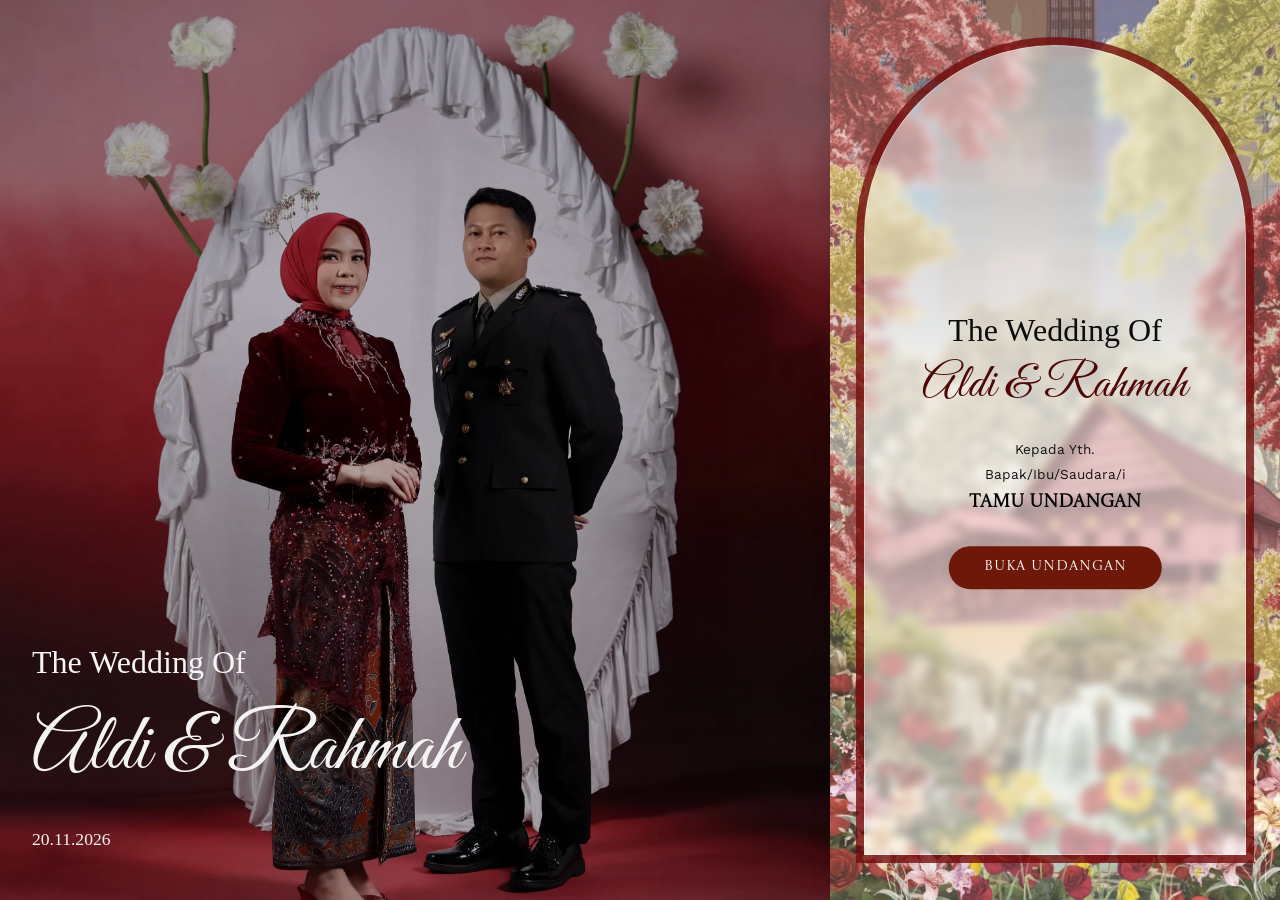
==== commit d8051d64: "Add files via upload" ====
--- a/index.html
+++ b/index.html
@@ -3,7 +3,7 @@
 
 <head>
     <meta charset="UTF-8">
-    <meta name="viewport" content="width=device-width, initial-scale=1.0, maximum-scale=1.0, user-scalable=no">
+    <meta name="viewport" content="width=device-width, initial-scale=1.0">
     <title data-konten="pageTitle"></title>
     <link href="https://cdn.jsdelivr.net/npm/bootstrap@5.3.8/dist/css/bootstrap.min.css" rel="stylesheet"
         integrity="sha384-sRIl4kxILFvY47J16cr9ZwB07vP4J8+LH7qKQnuqkuIAvNWLzeN8tE5YBujZqJLB" crossorigin="anonymous">
@@ -52,8 +52,7 @@
 
                 <!--//TODO HALAMAN 1 (COVER) -->
                 <div class="halaman-1" id="cover">
-                    <!-- PERBAIKAN: Tambahkan atribut muted -->
-                    <video class="video-mempelai" loop muted playsinline preload="metadata" poster="img/asset/prewed.webp">
+                    <video class="video-mempelai" loop playsinline preload="metadata" poster="img/asset/prewed.webp">
                         <source src="img/halaman1/opening1.mp4" type="video/mp4">
                         Browser Anda tidak mendukung tag video.
                     </video>
@@ -454,4 +453,4 @@
         crossorigin="anonymous"></script>
 </body>
 
-</html>
+</html>
--- a/css/style.css
+++ b/css/style.css
@@ -1,17 +1,11 @@
-html {
+html,
+body {
+    height: 100%;
+    margin: 0;
+    overflow-x: hidden; /* Mencegah geseran horizontal */
     scroll-behavior: smooth;
-    overflow-x: hidden; /* Wajib ada di html agar Safari tidak membuat composited scroll layer di body */
-    width: 100%;
-}
-
-body {
-    width: 100%;
-    min-height: 100dvh; /* Menggunakan Dynamic Viewport Height */
-    height: auto;       /* Biarkan tinggi menyesuaikan panjang konten undangan */
-    margin: 0;
-    padding: 0;
-    overflow-x: hidden; /* Mencegah geseran horizontal */
-    background-color: #350202;
+    background-color: #350202; /* Warna latar belakang default */
+
 }
 :root {
     --warna-merah: #4e0707;
@@ -19,16 +13,16 @@
 }
 
 .main-wrapper {
-    width: 100%;
-    min-height: 100dvh;
-    overflow: visible; /* Biarkan dokumen utama yang menangani scroll */
-}
-
-.split-container {
-    display: flex;
-    width: 100%;
     min-height: 100vh;
     height: auto;
+}
+
+.split-container {
+    display: flex;
+    width: 100vw;
+    min-height: 100vh;
+    height: auto;
+    /* Pastikan kontainer utama menggunakan flex row di layar besar */
     flex-direction: row;
 }
 
@@ -74,24 +68,18 @@
 
 /*//! BAGIAN KANAN (Viewport Khusus / Mobile Ratio) */
 .right-side {
+    overflow: hidden;
     width: 450px;
     min-width: 450px;
     flex-shrink: 2; 
-    min-height: 100vh;
-    height: auto; /* Biarkan mengikuti panjang konten di docscroll */
-    position: relative;
-    isolation: isolate;
+    height: 100vh;
+    overflow-y: hidden;
+    position: relative;
+    background: url('../img/asset/prewed.webp');
+    background-size: cover;
+    background-position: center;
     box-shadow: -5px 0px 15px rgba(0, 0, 0, 0.1); 
-}
-
-.right-side::before {
-    content: "";
-    position: fixed;
-    inset: 0 0 0 auto;
-    width: 450px;
-    z-index: -1;
-    background: url('../img/asset/prewed.webp') center / cover no-repeat;
-    pointer-events: none;
+
 }
 
 .right-side::-webkit-scrollbar {
@@ -258,6 +246,10 @@
         /*//! HALAMAN 1 (COVER) */
 /*//! ============================== */
 .halaman-1 {
+    background-image: url('../img/asset/prewed.webp');
+    background-size: cover;
+    background-position: center;
+    background-repeat: no-repeat;
     position: relative;
     width: 100%;
     height: 100vh;
@@ -739,10 +731,11 @@
     color: #741302;
     font-size: 60px;
     font-weight: 400;
-    display: flex; /* Menggantikan position: flex */
-    justify-content: center;
-}
-
+    position: flex;
+    justify-content: center;
+    top: 30%;
+    
+}
 .dan {
     font-family: "Alex Brush", cursive;
     font-weight: 400;
@@ -1898,7 +1891,7 @@
     }    
 
     
-    /* .pohonkiri1,
+    .pohonkiri1,
     .pohonkiri2,
     .pohonkanan1,
     .pohonkanan2,
@@ -1913,7 +1906,7 @@
     .pohonkanan-3,
     .bungakiri {
         animation: none;
-    } */
+    }
 
 }
 
@@ -1932,30 +1925,8 @@
 
 /* Tampilan HP / Layar di bawah 650px */
 @media (max-width: 768px) {
-    html, body { 
-        height: auto !important; 
-        overflow-x: hidden !important;
-        overflow-y: auto !important; 
-    }
-
-    .left-side { 
-        display: none; 
-    }
-
-    .right-side {
-        height: auto !important;
-        overflow: visible !important;
-        min-width: 0 !important;
-        width: 100% !important;
-        max-width: 450px;
-        margin: 0 auto;
-    }
-
-    /* Pastikan background pseudo-element menyesuaikan lebar layar HP */
-    .right-side::before {
-        width: 100% !important;
-        left: 0 !important;
-        right: 0 !important;
+    .left-side {
+        display: none; /* Sembunyikan bagian kiri */
     }
 
     .welcome-cover {
@@ -1970,8 +1941,15 @@
 
     .container {
         display: flex;
-        justify-content: center;
+        justify-content: center; /* Memosisikan container ke tengah */
         align-items: center;
         width: 100%;
     }
-}+
+    .right-side {
+        width: 100%;
+        max-width: 450px;   /* Opsional: membatasi lebar agar tetap rapi */
+        margin: 0 auto;     /* Memaksa elemen berada tepat di tengah */
+        text-align: center; /* Membuat teks dan tombol di dalamnya rata tengah */
+    }
+}
